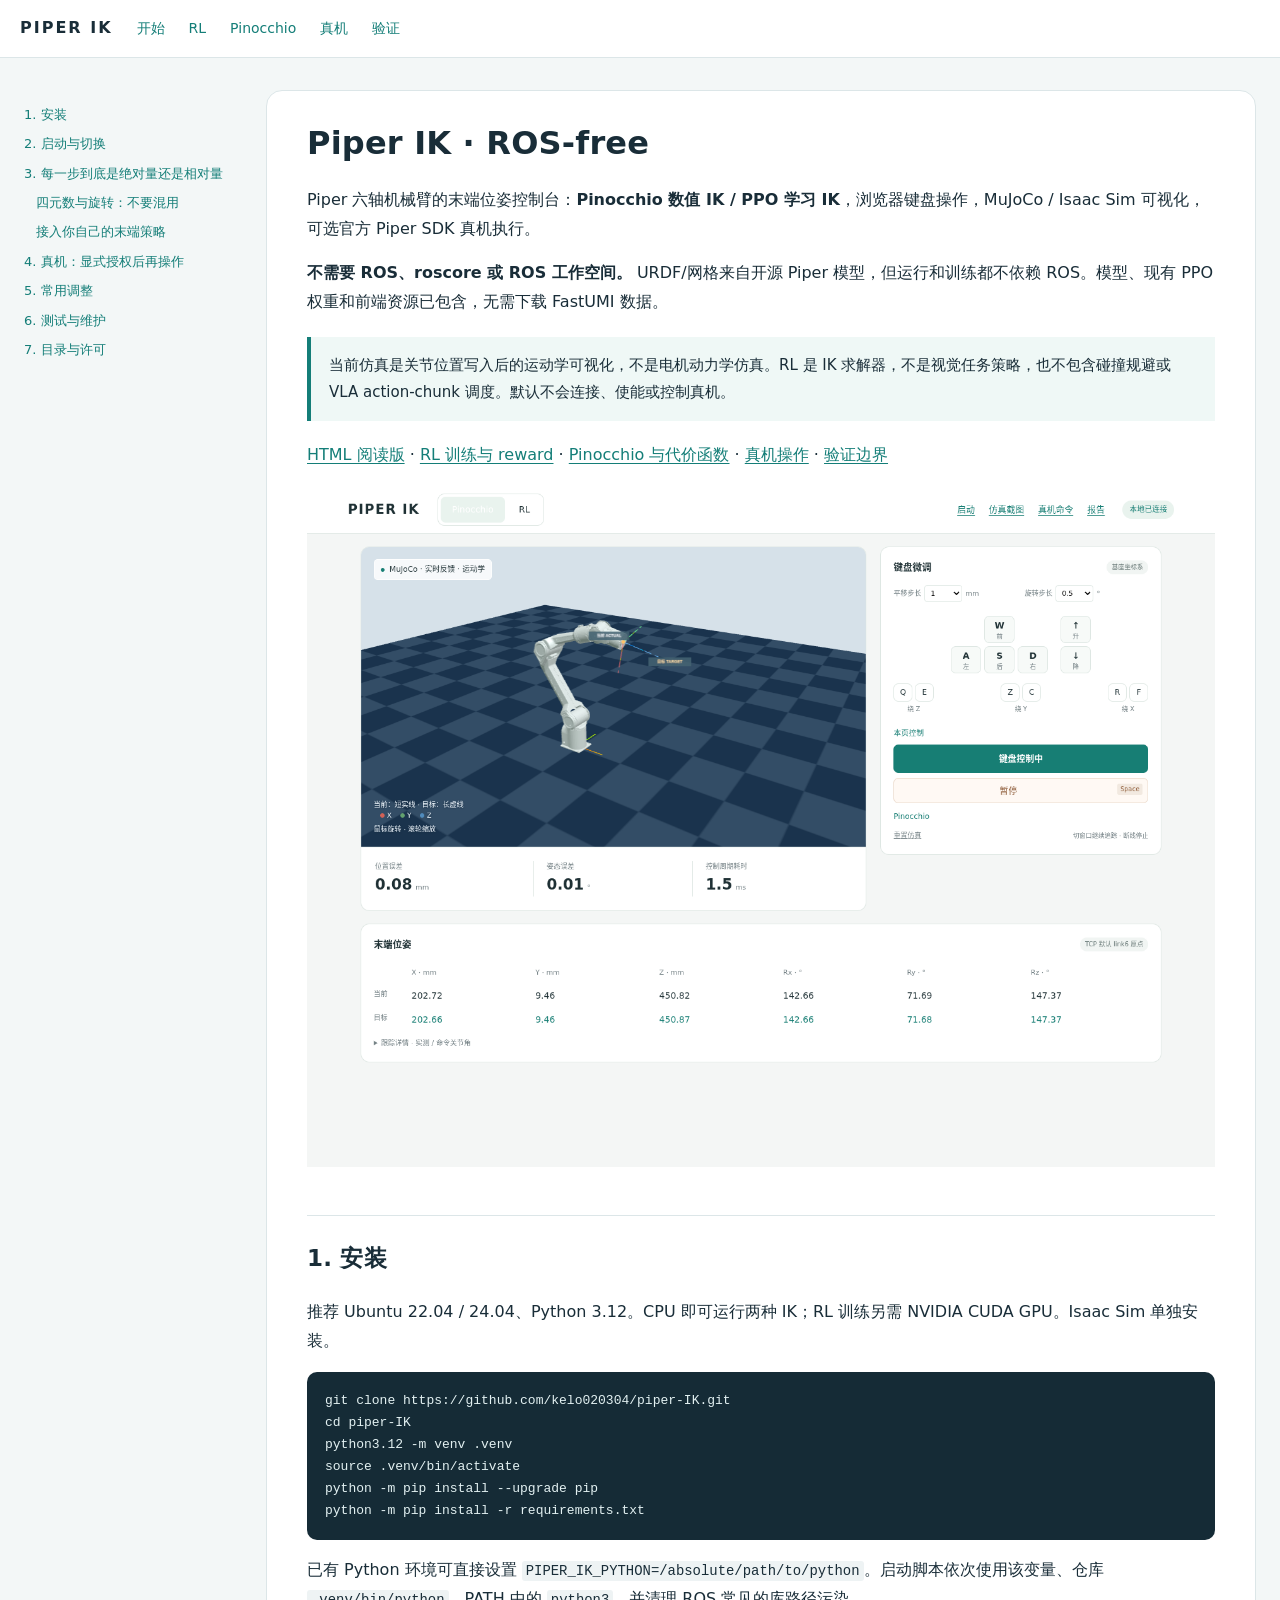
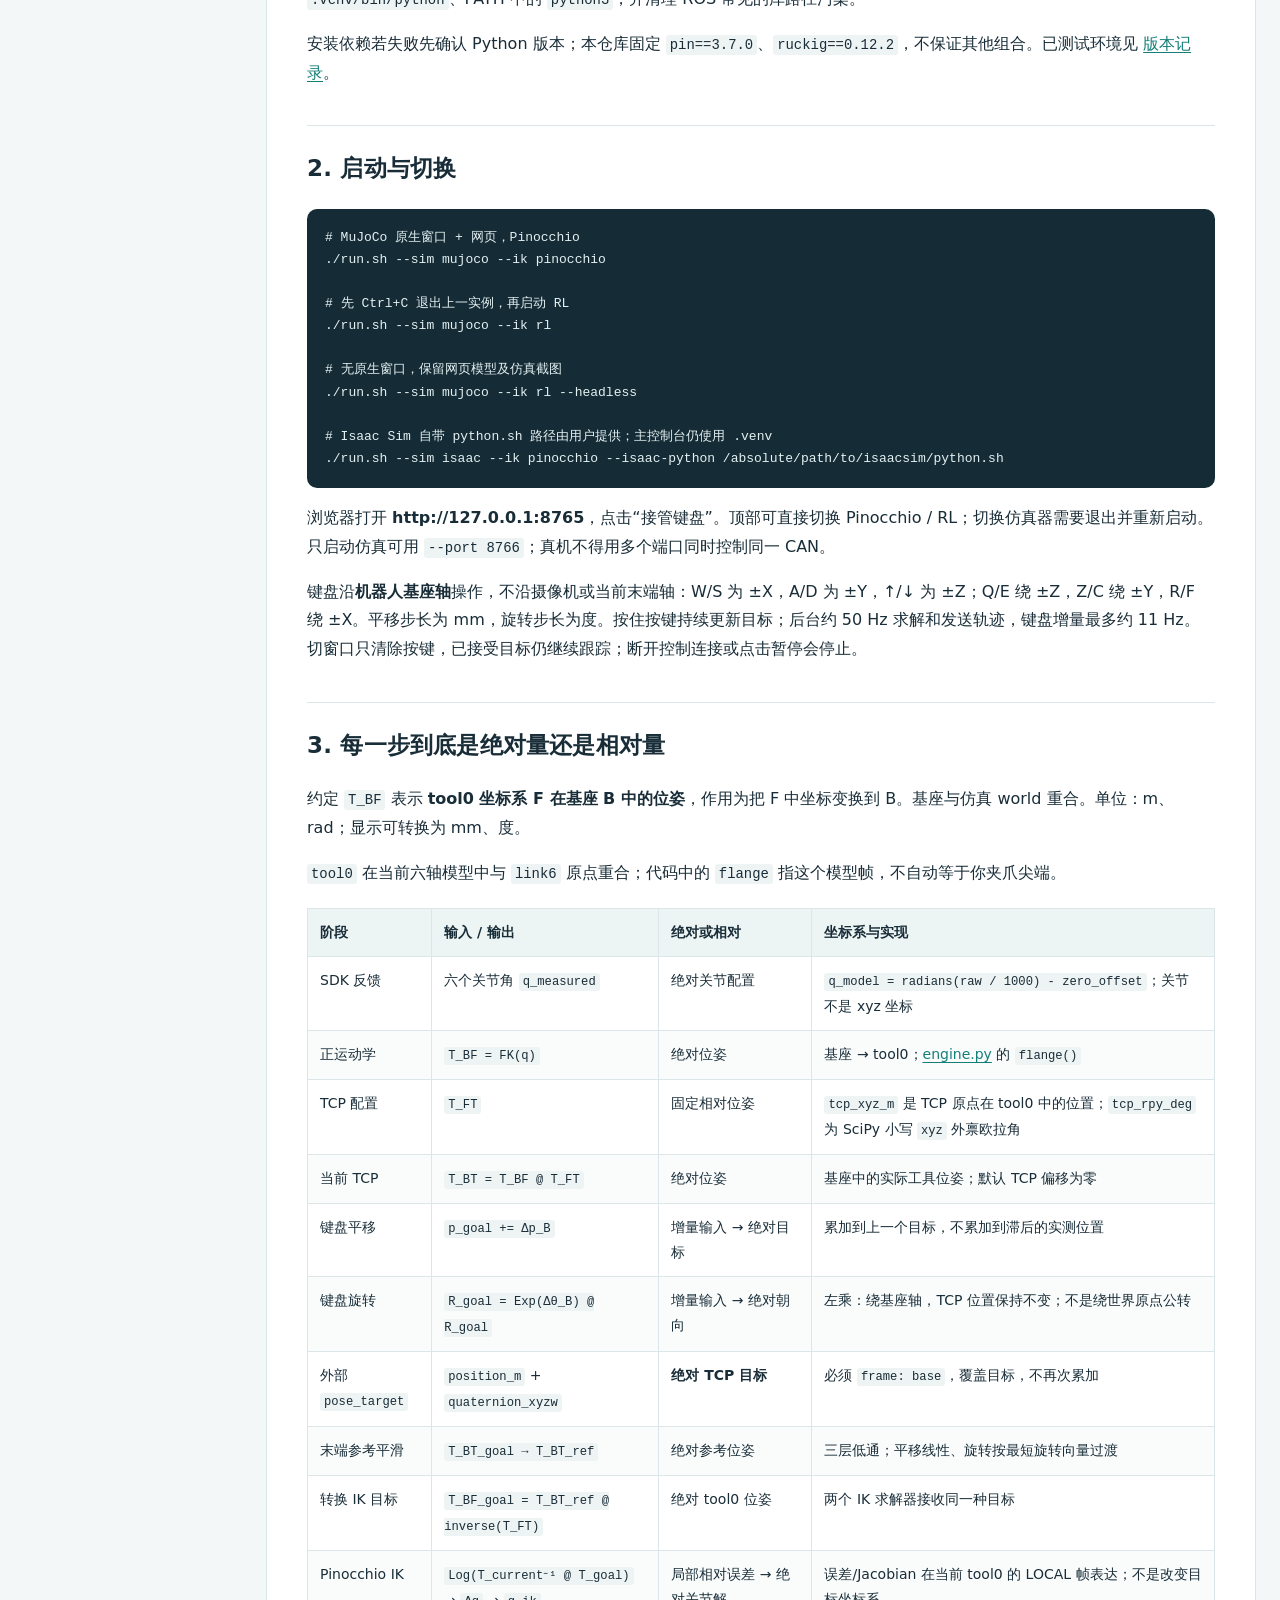
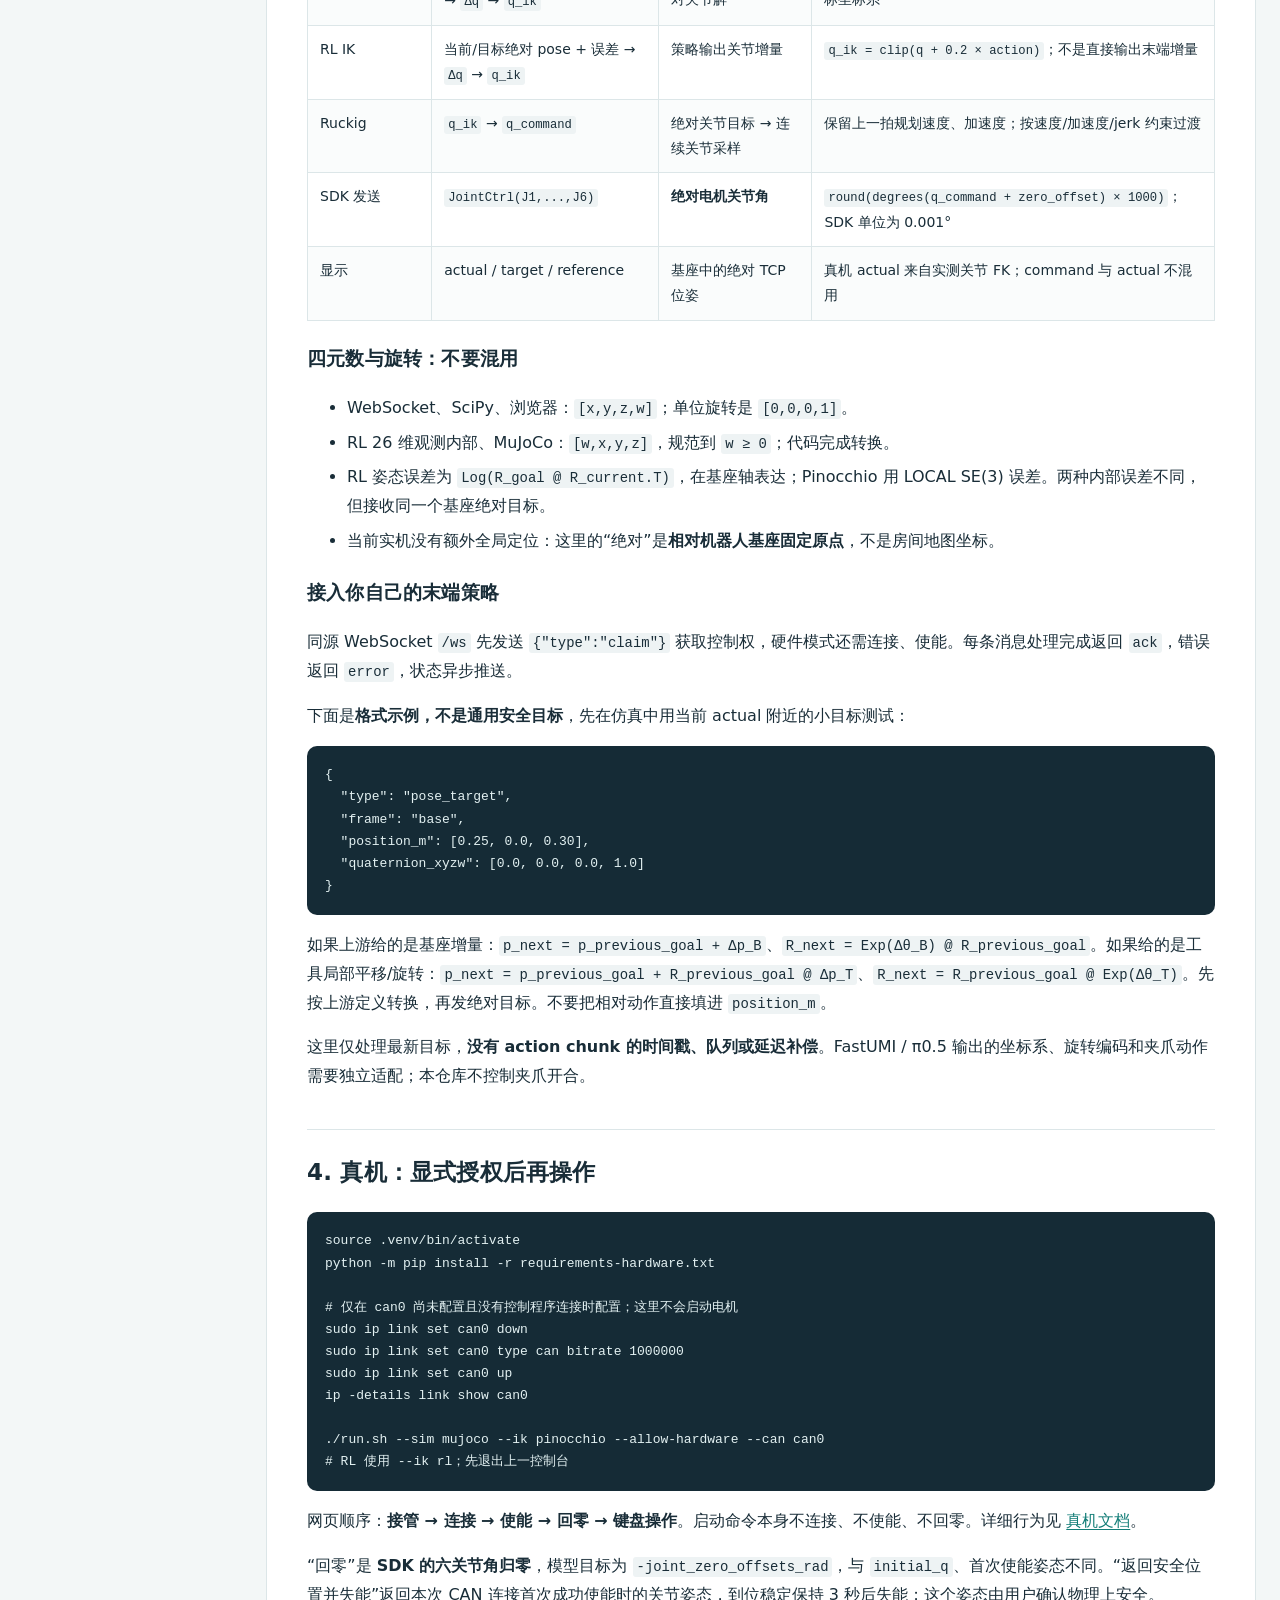
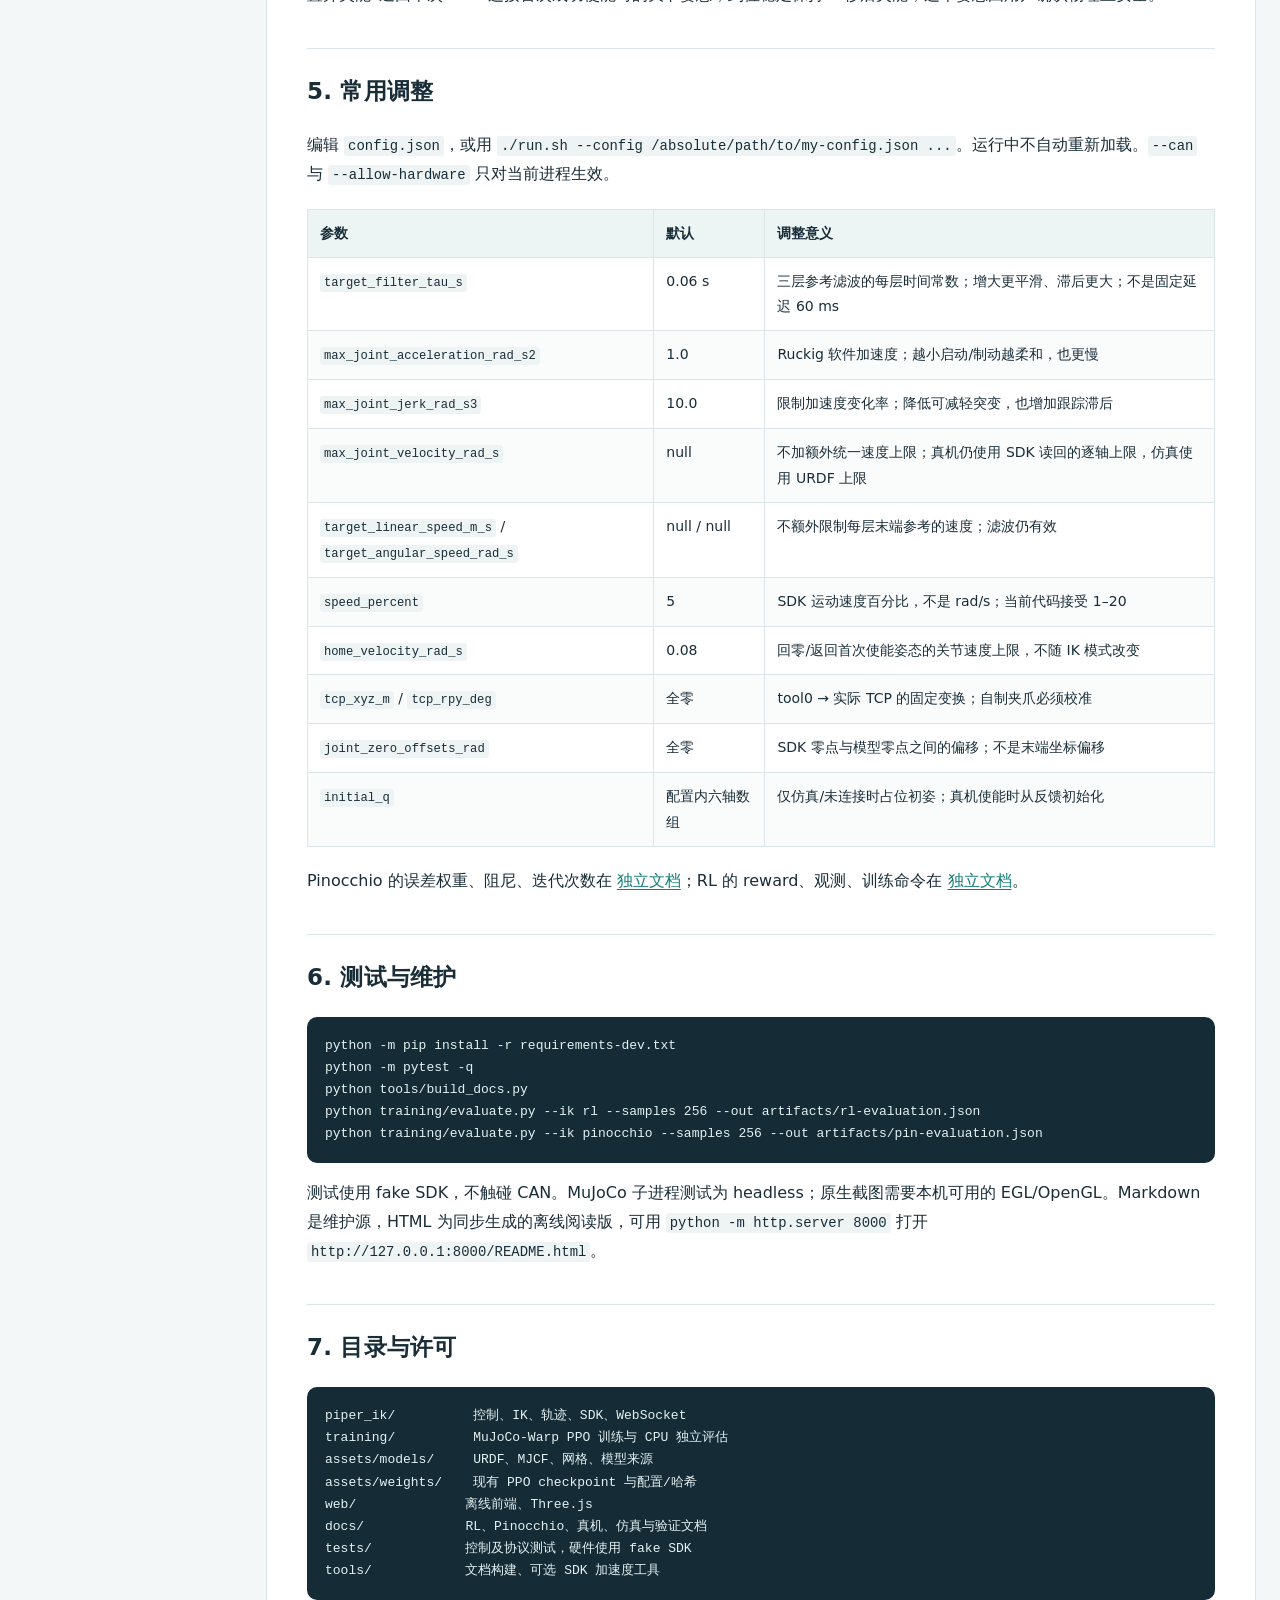
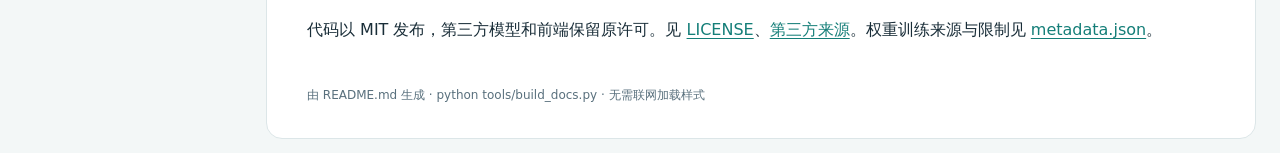
==== README.html @ 6b13d0af "Publish ROS-free Piper IK console, PPO training and coordinate guides" ====
<!doctype html>
<html lang="zh-CN"><head><meta charset="utf-8"><meta name="viewport" content="width=device-width,initial-scale=1"><title>Piper IK · ROS-free</title><style>
:root{color-scheme:light;--ink:#192d38;--teal:#147e78;--muted:#59707d;--line:#dce6e8}
*{box-sizing:border-box}html{scroll-behavior:smooth;scroll-padding-top:70px}
body{margin:0;color:var(--ink);background:#f3f7f7;font:16px/1.8 system-ui,-apple-system,"Noto Sans CJK SC",sans-serif}
header{background:white;border-bottom:1px solid var(--line);padding:14px max(20px,calc((100vw - 1240px)/2));display:flex;gap:24px;align-items:center;flex-wrap:wrap}
header strong{letter-spacing:2px}a{color:var(--teal);text-underline-offset:3px}header a{text-decoration:none;font-size:14px}
.layout{max-width:1280px;margin:auto;display:grid;grid-template-columns:210px minmax(0,1fr);gap:32px;padding:32px 24px}
aside{align-self:start;position:sticky;top:20px;max-height:90vh;overflow:auto;font-size:13px}aside ul{list-style:none;padding-left:12px}aside>div>ul{padding-left:0}aside a{text-decoration:none}
main{min-width:0;background:white;border:1px solid var(--line);border-radius:16px;padding:32px 40px}
h1{font-size:32px;line-height:1.3;margin-top:0}h2{margin-top:38px;border-top:1px solid var(--line);padding-top:22px;font-size:23px}h3{font-size:19px}h1,h2,h3{letter-spacing:.2px}
p{margin:16px 0}blockquote{margin:20px 0;padding:10px 18px;border-left:4px solid var(--teal);background:#eff8f6;font-size:15px}blockquote p{margin:5px 0}
.table-wrap{overflow:auto;max-width:100%;margin:20px 0}table{border-collapse:collapse;font-size:14px;min-width:600px;width:100%}th,td{text-align:left;vertical-align:top;padding:11px 12px;border:1px solid var(--line)}th{background:#edf5f4}tr:nth-child(even){background:#fafcfc}
pre{overflow:auto;background:#152b36;color:#e3f1f2;padding:18px;border-radius:10px;font-size:13px;line-height:1.7}code{font-family:ui-monospace,SFMono-Regular,Consolas,monospace;overflow-wrap:anywhere}p code,td code,li code{font-size:.87em;background:#eef3f4;border-radius:3px;padding:2px 4px}pre code{background:none;overflow-wrap:normal}
img{max-width:100%}footer{color:var(--muted);font-size:12px;margin-top:40px}li{margin:6px 0}
@media(max-width:800px){.layout{display:block;padding:16px 10px}aside{position:static;max-height:220px;margin:0 10px 20px}main{padding:24px 18px}h1{font-size:26px}header{padding:12px 18px;gap:14px}}
@media print{body{background:white}.layout{display:block;padding:0}aside,header{display:none}main{border:0;padding:0}pre{white-space:pre-wrap;color:black;background:#f1f3f4}.table-wrap{overflow:visible}table{min-width:0}h2{break-after:avoid}tr{break-inside:avoid}}
</style></head><body><header><strong>PIPER IK</strong><a href="README.html">开始</a> <a href="docs/RL.html">RL</a> <a href="docs/PINOCCHIO.html">Pinocchio</a> <a href="docs/HARDWARE.html">真机</a> <a href="docs/VALIDATION.html">验证</a></header><div class="layout"><aside aria-label="章节导航"><div class="toc">
<ul>
<li><a href="#1">1. 安装</a></li>
<li><a href="#2">2. 启动与切换</a></li>
<li><a href="#3">3. 每一步到底是绝对量还是相对量</a><ul>
<li><a href="#_1">四元数与旋转：不要混用</a></li>
<li><a href="#_2">接入你自己的末端策略</a></li>
</ul>
</li>
<li><a href="#4">4. 真机：显式授权后再操作</a></li>
<li><a href="#5">5. 常用调整</a></li>
<li><a href="#6">6. 测试与维护</a></li>
<li><a href="#7">7. 目录与许可</a></li>
</ul>
</div>
</aside><main><h1 id="piper-ik-ros-free">Piper IK · ROS-free</h1>
<p>Piper 六轴机械臂的末端位姿控制台：<strong>Pinocchio 数值 IK / PPO 学习 IK</strong>，浏览器键盘操作，MuJoCo / Isaac Sim 可视化，可选官方 Piper SDK 真机执行。</p>
<p><strong>不需要 ROS、roscore 或 ROS 工作空间。</strong> URDF/网格来自开源 Piper 模型，但运行和训练都不依赖 ROS。模型、现有 PPO 权重和前端资源已包含，无需下载 FastUMI 数据。</p>
<blockquote>
<p>当前仿真是关节位置写入后的运动学可视化，不是电机动力学仿真。RL 是 IK 求解器，不是视觉任务策略，也不包含碰撞规避或 VLA action-chunk 调度。默认不会连接、使能或控制真机。</p>
</blockquote>
<p><a href="README.html">HTML 阅读版</a> · <a href="docs/RL.html">RL 训练与 reward</a> · <a href="docs/PINOCCHIO.html">Pinocchio 与代价函数</a> · <a href="docs/HARDWARE.html">真机操作</a> · <a href="docs/VALIDATION.html">验证边界</a></p>
<p><img alt="MuJoCo 运动学控制台：实际与目标 TCP、键盘微调、两种 IK" src="docs/images/console.png" /></p>
<h2 id="1">1. 安装</h2>
<p>推荐 Ubuntu 22.04 / 24.04、Python 3.12。CPU 即可运行两种 IK；RL 训练另需 NVIDIA CUDA GPU。Isaac Sim 单独安装。</p>
<pre><code class="language-bash">git clone https://github.com/kelo020304/piper-IK.git
cd piper-IK
python3.12 -m venv .venv
source .venv/bin/activate
python -m pip install --upgrade pip
python -m pip install -r requirements.txt
</code></pre>
<p>已有 Python 环境可直接设置 <code>PIPER_IK_PYTHON=/absolute/path/to/python</code>。启动脚本依次使用该变量、仓库 <code>.venv/bin/python</code>、PATH 中的 <code>python3</code>，并清理 ROS 常见的库路径污染。</p>
<p>安装依赖若失败先确认 Python 版本；本仓库固定 <code>pin==3.7.0</code>、<code>ruckig==0.12.2</code>，不保证其他组合。已测试环境见 <a href="https://github.com/kelo020304/piper-IK/blob/main/docs/runtime_versions.json">版本记录</a>。</p>
<h2 id="2">2. 启动与切换</h2>
<pre><code class="language-bash"># MuJoCo 原生窗口 + 网页，Pinocchio
./run.sh --sim mujoco --ik pinocchio

# 先 Ctrl+C 退出上一实例，再启动 RL
./run.sh --sim mujoco --ik rl

# 无原生窗口，保留网页模型及仿真截图
./run.sh --sim mujoco --ik rl --headless

# Isaac Sim 自带 python.sh 路径由用户提供；主控制台仍使用 .venv
./run.sh --sim isaac --ik pinocchio --isaac-python /absolute/path/to/isaacsim/python.sh
</code></pre>
<p>浏览器打开 <strong>http://127.0.0.1:8765</strong>，点击“接管键盘”。顶部可直接切换 Pinocchio / RL；切换仿真器需要退出并重新启动。只启动仿真可用 <code>--port 8766</code>；真机不得用多个端口同时控制同一 CAN。</p>
<p>键盘沿<strong>机器人基座轴</strong>操作，不沿摄像机或当前末端轴：W/S 为 ±X，A/D 为 ±Y，↑/↓ 为 ±Z；Q/E 绕 ±Z，Z/C 绕 ±Y，R/F 绕 ±X。平移步长为 mm，旋转步长为度。按住按键持续更新目标；后台约 50 Hz 求解和发送轨迹，键盘增量最多约 11 Hz。切窗口只清除按键，已接受目标仍继续跟踪；断开控制连接或点击暂停会停止。</p>
<h2 id="3">3. 每一步到底是绝对量还是相对量</h2>
<p>约定 <code>T_BF</code> 表示 <strong>tool0 坐标系 F 在基座 B 中的位姿</strong>，作用为把 F 中坐标变换到 B。基座与仿真 world 重合。单位：m、rad；显示可转换为 mm、度。</p>
<p><code>tool0</code> 在当前六轴模型中与 <code>link6</code> 原点重合；代码中的 <code>flange</code> 指这个模型帧，不自动等于你夹爪尖端。</p>
<div class="table-wrap"><table>
<thead>
<tr>
<th>阶段</th>
<th>输入 / 输出</th>
<th>绝对或相对</th>
<th>坐标系与实现</th>
</tr>
</thead>
<tbody>
<tr>
<td>SDK 反馈</td>
<td>六个关节角 <code>q_measured</code></td>
<td>绝对关节配置</td>
<td><code>q_model = radians(raw / 1000) - zero_offset</code>；关节不是 xyz 坐标</td>
</tr>
<tr>
<td>正运动学</td>
<td><code>T_BF = FK(q)</code></td>
<td>绝对位姿</td>
<td>基座 → tool0；<a href="https://github.com/kelo020304/piper-IK/blob/main/piper_ik/engine.py">engine.py</a> 的 <code>flange()</code></td>
</tr>
<tr>
<td>TCP 配置</td>
<td><code>T_FT</code></td>
<td>固定相对位姿</td>
<td><code>tcp_xyz_m</code> 是 TCP 原点在 tool0 中的位置；<code>tcp_rpy_deg</code> 为 SciPy 小写 <code>xyz</code> 外禀欧拉角</td>
</tr>
<tr>
<td>当前 TCP</td>
<td><code>T_BT = T_BF @ T_FT</code></td>
<td>绝对位姿</td>
<td>基座中的实际工具位姿；默认 TCP 偏移为零</td>
</tr>
<tr>
<td>键盘平移</td>
<td><code>p_goal += Δp_B</code></td>
<td>增量输入 → 绝对目标</td>
<td>累加到上一个目标，不累加到滞后的实测位置</td>
</tr>
<tr>
<td>键盘旋转</td>
<td><code>R_goal = Exp(Δθ_B) @ R_goal</code></td>
<td>增量输入 → 绝对朝向</td>
<td>左乘：绕基座轴，TCP 位置保持不变；不是绕世界原点公转</td>
</tr>
<tr>
<td>外部 <code>pose_target</code></td>
<td><code>position_m</code> + <code>quaternion_xyzw</code></td>
<td><strong>绝对 TCP 目标</strong></td>
<td>必须 <code>frame: base</code>，覆盖目标，不再次累加</td>
</tr>
<tr>
<td>末端参考平滑</td>
<td><code>T_BT_goal → T_BT_ref</code></td>
<td>绝对参考位姿</td>
<td>三层低通；平移线性、旋转按最短旋转向量过渡</td>
</tr>
<tr>
<td>转换 IK 目标</td>
<td><code>T_BF_goal = T_BT_ref @ inverse(T_FT)</code></td>
<td>绝对 tool0 位姿</td>
<td>两个 IK 求解器接收同一种目标</td>
</tr>
<tr>
<td>Pinocchio IK</td>
<td><code>Log(T_current⁻¹ @ T_goal)</code> → <code>Δq</code> → <code>q_ik</code></td>
<td>局部相对误差 → 绝对关节解</td>
<td>误差/Jacobian 在当前 tool0 的 LOCAL 帧表达；不是改变目标坐标系</td>
</tr>
<tr>
<td>RL IK</td>
<td>当前/目标绝对 pose + 误差 → <code>Δq</code> → <code>q_ik</code></td>
<td>策略输出关节增量</td>
<td><code>q_ik = clip(q + 0.2 × action)</code>；不是直接输出末端增量</td>
</tr>
<tr>
<td>Ruckig</td>
<td><code>q_ik</code> → <code>q_command</code></td>
<td>绝对关节目标 → 连续关节采样</td>
<td>保留上一拍规划速度、加速度；按速度/加速度/jerk 约束过渡</td>
</tr>
<tr>
<td>SDK 发送</td>
<td><code>JointCtrl(J1,...,J6)</code></td>
<td><strong>绝对电机关节角</strong></td>
<td><code>round(degrees(q_command + zero_offset) × 1000)</code>；SDK 单位为 0.001°</td>
</tr>
<tr>
<td>显示</td>
<td>actual / target / reference</td>
<td>基座中的绝对 TCP 位姿</td>
<td>真机 actual 来自实测关节 FK；command 与 actual 不混用</td>
</tr>
</tbody>
</table></div>
<h3 id="_1">四元数与旋转：不要混用</h3>
<ul>
<li>WebSocket、SciPy、浏览器：<code>[x,y,z,w]</code>；单位旋转是 <code>[0,0,0,1]</code>。</li>
<li>RL 26 维观测内部、MuJoCo：<code>[w,x,y,z]</code>，规范到 <code>w ≥ 0</code>；代码完成转换。</li>
<li>RL 姿态误差为 <code>Log(R_goal @ R_current.T)</code>，在基座轴表达；Pinocchio 用 LOCAL SE(3) 误差。两种内部误差不同，但接收同一个基座绝对目标。</li>
<li>当前实机没有额外全局定位：这里的“绝对”是<strong>相对机器人基座固定原点</strong>，不是房间地图坐标。</li>
</ul>
<h3 id="_2">接入你自己的末端策略</h3>
<p>同源 WebSocket <code>/ws</code> 先发送 <code>{"type":"claim"}</code> 获取控制权，硬件模式还需连接、使能。每条消息处理完成返回 <code>ack</code>，错误返回 <code>error</code>，状态异步推送。</p>
<p>下面是<strong>格式示例，不是通用安全目标</strong>，先在仿真中用当前 actual 附近的小目标测试：</p>
<pre><code class="language-json">{
  &quot;type&quot;: &quot;pose_target&quot;,
  &quot;frame&quot;: &quot;base&quot;,
  &quot;position_m&quot;: [0.25, 0.0, 0.30],
  &quot;quaternion_xyzw&quot;: [0.0, 0.0, 0.0, 1.0]
}
</code></pre>
<p>如果上游给的是基座增量：<code>p_next = p_previous_goal + Δp_B</code>、<code>R_next = Exp(Δθ_B) @ R_previous_goal</code>。如果给的是工具局部平移/旋转：<code>p_next = p_previous_goal + R_previous_goal @ Δp_T</code>、<code>R_next = R_previous_goal @ Exp(Δθ_T)</code>。先按上游定义转换，再发绝对目标。不要把相对动作直接填进 <code>position_m</code>。</p>
<p>这里仅处理最新目标，<strong>没有 action chunk 的时间戳、队列或延迟补偿</strong>。FastUMI / π0.5 输出的坐标系、旋转编码和夹爪动作需要独立适配；本仓库不控制夹爪开合。</p>
<h2 id="4">4. 真机：显式授权后再操作</h2>
<pre><code class="language-bash">source .venv/bin/activate
python -m pip install -r requirements-hardware.txt

# 仅在 can0 尚未配置且没有控制程序连接时配置；这里不会启动电机
sudo ip link set can0 down
sudo ip link set can0 type can bitrate 1000000
sudo ip link set can0 up
ip -details link show can0

./run.sh --sim mujoco --ik pinocchio --allow-hardware --can can0
# RL 使用 --ik rl；先退出上一控制台
</code></pre>
<p>网页顺序：<strong>接管 → 连接 → 使能 → 回零 → 键盘操作</strong>。启动命令本身不连接、不使能、不回零。详细行为见 <a href="docs/HARDWARE.html">真机文档</a>。</p>
<p>“回零”是 <strong>SDK 的六关节角归零</strong>，模型目标为 <code>-joint_zero_offsets_rad</code>，与 <code>initial_q</code>、首次使能姿态不同。“返回安全位置并失能”返回本次 CAN 连接首次成功使能时的关节姿态，到位稳定保持 3 秒后失能；这个姿态由用户确认物理上安全。</p>
<h2 id="5">5. 常用调整</h2>
<p>编辑 <code>config.json</code>，或用 <code>./run.sh --config /absolute/path/to/my-config.json ...</code>。运行中不自动重新加载。<code>--can</code> 与 <code>--allow-hardware</code> 只对当前进程生效。</p>
<div class="table-wrap"><table>
<thead>
<tr>
<th>参数</th>
<th>默认</th>
<th>调整意义</th>
</tr>
</thead>
<tbody>
<tr>
<td><code>target_filter_tau_s</code></td>
<td>0.06 s</td>
<td>三层参考滤波的每层时间常数；增大更平滑、滞后更大；不是固定延迟 60 ms</td>
</tr>
<tr>
<td><code>max_joint_acceleration_rad_s2</code></td>
<td>1.0</td>
<td>Ruckig 软件加速度；越小启动/制动越柔和，也更慢</td>
</tr>
<tr>
<td><code>max_joint_jerk_rad_s3</code></td>
<td>10.0</td>
<td>限制加速度变化率；降低可减轻突变，也增加跟踪滞后</td>
</tr>
<tr>
<td><code>max_joint_velocity_rad_s</code></td>
<td>null</td>
<td>不加额外统一速度上限；真机仍使用 SDK 读回的逐轴上限，仿真使用 URDF 上限</td>
</tr>
<tr>
<td><code>target_linear_speed_m_s</code> / <code>target_angular_speed_rad_s</code></td>
<td>null / null</td>
<td>不额外限制每层末端参考的速度；滤波仍有效</td>
</tr>
<tr>
<td><code>speed_percent</code></td>
<td>5</td>
<td>SDK 运动速度百分比，不是 rad/s；当前代码接受 1–20</td>
</tr>
<tr>
<td><code>home_velocity_rad_s</code></td>
<td>0.08</td>
<td>回零/返回首次使能姿态的关节速度上限，不随 IK 模式改变</td>
</tr>
<tr>
<td><code>tcp_xyz_m</code> / <code>tcp_rpy_deg</code></td>
<td>全零</td>
<td>tool0 → 实际 TCP 的固定变换；自制夹爪必须校准</td>
</tr>
<tr>
<td><code>joint_zero_offsets_rad</code></td>
<td>全零</td>
<td>SDK 零点与模型零点之间的偏移；不是末端坐标偏移</td>
</tr>
<tr>
<td><code>initial_q</code></td>
<td>配置内六轴数组</td>
<td>仅仿真/未连接时占位初姿；真机使能时从反馈初始化</td>
</tr>
</tbody>
</table></div>
<p>Pinocchio 的误差权重、阻尼、迭代次数在 <a href="docs/PINOCCHIO.html">独立文档</a>；RL 的 reward、观测、训练命令在 <a href="docs/RL.html">独立文档</a>。</p>
<h2 id="6">6. 测试与维护</h2>
<pre><code class="language-bash">python -m pip install -r requirements-dev.txt
python -m pytest -q
python tools/build_docs.py
python training/evaluate.py --ik rl --samples 256 --out artifacts/rl-evaluation.json
python training/evaluate.py --ik pinocchio --samples 256 --out artifacts/pin-evaluation.json
</code></pre>
<p>测试使用 fake SDK，不触碰 CAN。MuJoCo 子进程测试为 headless；原生截图需要本机可用的 EGL/OpenGL。Markdown 是维护源，HTML 为同步生成的离线阅读版，可用 <code>python -m http.server 8000</code> 打开 <code>http://127.0.0.1:8000/README.html</code>。</p>
<h2 id="7">7. 目录与许可</h2>
<pre><code class="language-text">piper_ik/          控制、IK、轨迹、SDK、WebSocket
training/          MuJoCo-Warp PPO 训练与 CPU 独立评估
assets/models/     URDF、MJCF、网格、模型来源
assets/weights/    现有 PPO checkpoint 与配置/哈希
web/              离线前端、Three.js
docs/             RL、Pinocchio、真机、仿真与验证文档
tests/            控制及协议测试，硬件使用 fake SDK
tools/            文档构建、可选 SDK 加速度工具
</code></pre>
<p>代码以 MIT 发布，第三方模型和前端保留原许可。见 <a href="https://github.com/kelo020304/piper-IK/blob/main/LICENSE">LICENSE</a>、<a href="THIRD_PARTY.html">第三方来源</a>。权重训练来源与限制见 <a href="https://github.com/kelo020304/piper-IK/blob/main/assets/weights/metadata.json">metadata.json</a>。</p><footer>由 README.md 生成 · python tools/build_docs.py · 无需联网加载样式</footer></main></div></body></html>
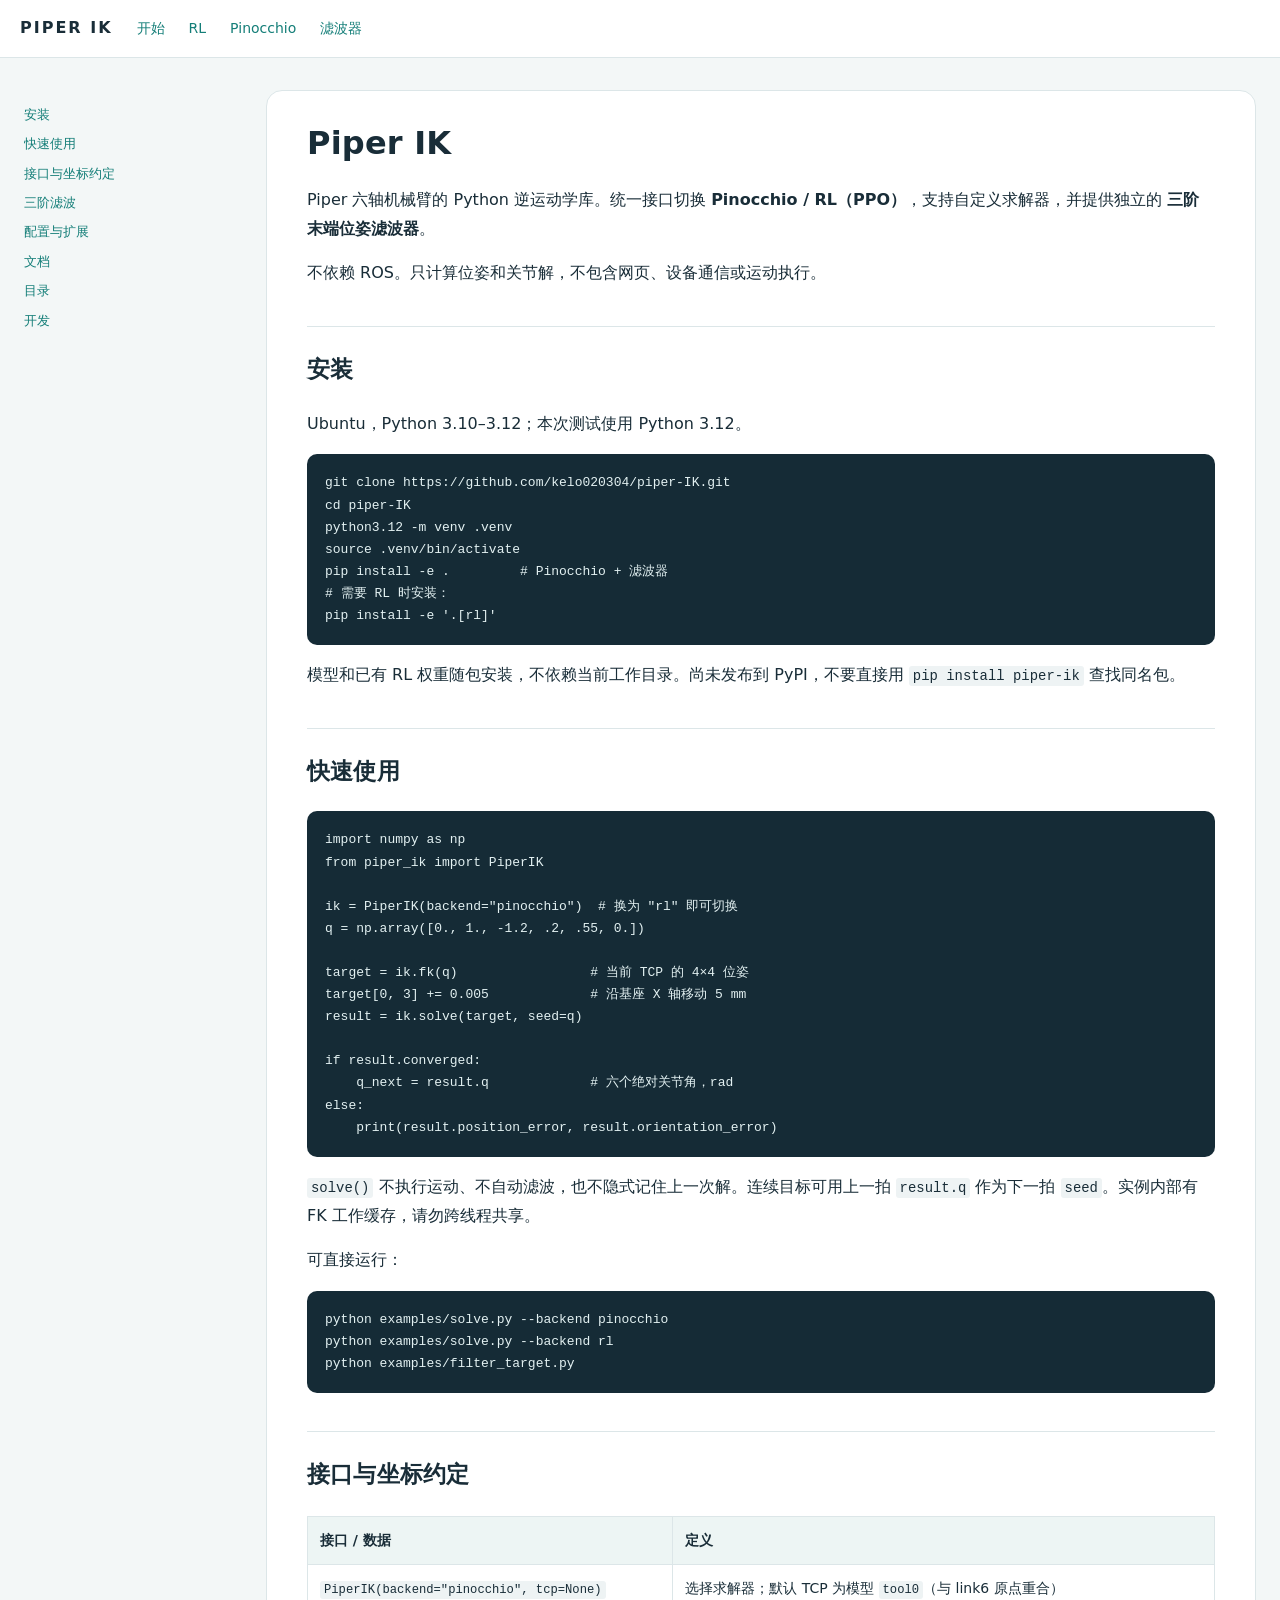
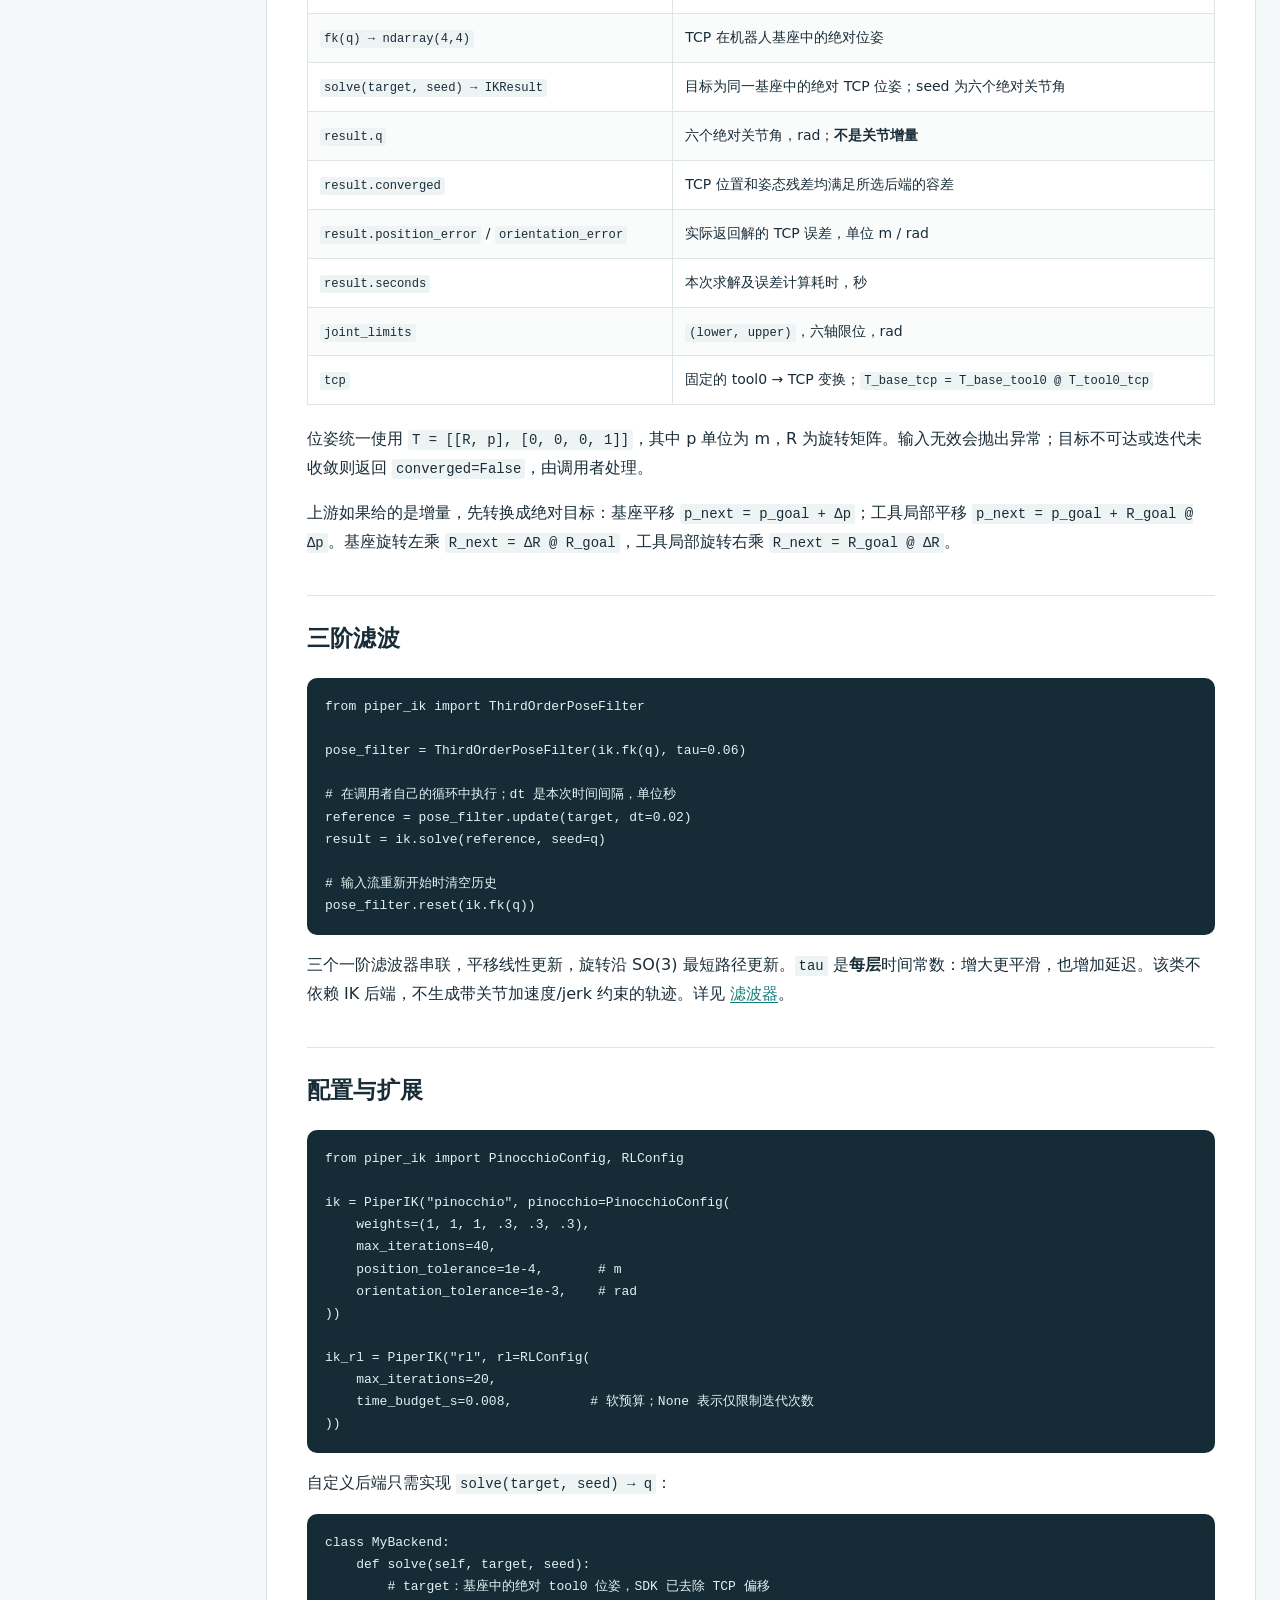
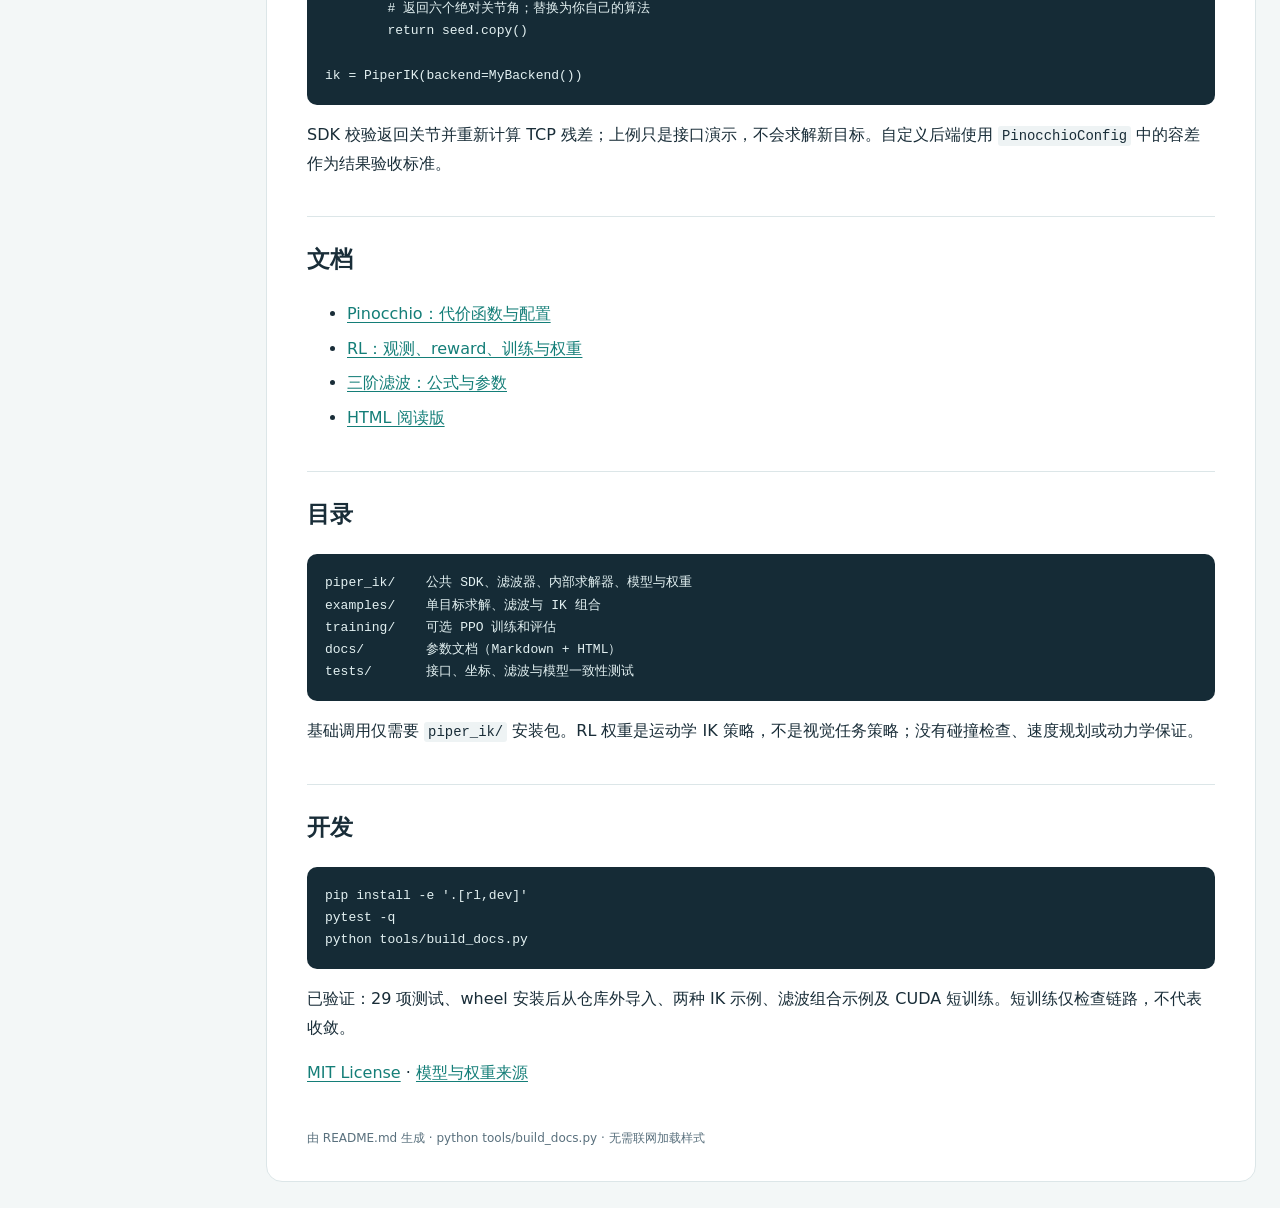
==== commit 4bbb534f: "Refactor into pluggable IK SDK with standalone third-order pose filter" ====
--- a/README.html
+++ b/README.html
@@ -1,5 +1,5 @@
 <!doctype html>
-<html lang="zh-CN"><head><meta charset="utf-8"><meta name="viewport" content="width=device-width,initial-scale=1"><title>Piper IK · ROS-free</title><style>
+<html lang="zh-CN"><head><meta charset="utf-8"><meta name="viewport" content="width=device-width,initial-scale=1"><title>Piper IK</title><style>
 :root{color-scheme:light;--ink:#192d38;--teal:#147e78;--muted:#59707d;--line:#dce6e8}
 *{box-sizing:border-box}html{scroll-behavior:smooth;scroll-padding-top:70px}
 body{margin:0;color:var(--ink);background:#f3f7f7;font:16px/1.8 system-ui,-apple-system,"Noto Sans CJK SC",sans-serif}
@@ -15,268 +15,160 @@
 img{max-width:100%}footer{color:var(--muted);font-size:12px;margin-top:40px}li{margin:6px 0}
 @media(max-width:800px){.layout{display:block;padding:16px 10px}aside{position:static;max-height:220px;margin:0 10px 20px}main{padding:24px 18px}h1{font-size:26px}header{padding:12px 18px;gap:14px}}
 @media print{body{background:white}.layout{display:block;padding:0}aside,header{display:none}main{border:0;padding:0}pre{white-space:pre-wrap;color:black;background:#f1f3f4}.table-wrap{overflow:visible}table{min-width:0}h2{break-after:avoid}tr{break-inside:avoid}}
-</style></head><body><header><strong>PIPER IK</strong><a href="README.html">开始</a> <a href="docs/RL.html">RL</a> <a href="docs/PINOCCHIO.html">Pinocchio</a> <a href="docs/HARDWARE.html">真机</a> <a href="docs/VALIDATION.html">验证</a></header><div class="layout"><aside aria-label="章节导航"><div class="toc">
+</style></head><body><header><strong>PIPER IK</strong><a href="README.html">开始</a> <a href="docs/RL.html">RL</a> <a href="docs/PINOCCHIO.html">Pinocchio</a> <a href="docs/FILTER.html">滤波器</a></header><div class="layout"><aside aria-label="章节导航"><div class="toc">
 <ul>
-<li><a href="#1">1. 安装</a></li>
-<li><a href="#2">2. 启动与切换</a></li>
-<li><a href="#3">3. 每一步到底是绝对量还是相对量</a><ul>
-<li><a href="#_1">四元数与旋转：不要混用</a></li>
-<li><a href="#_2">接入你自己的末端策略</a></li>
-</ul>
-</li>
-<li><a href="#4">4. 真机：显式授权后再操作</a></li>
-<li><a href="#5">5. 常用调整</a></li>
-<li><a href="#6">6. 测试与维护</a></li>
-<li><a href="#7">7. 目录与许可</a></li>
+<li><a href="#_1">安装</a></li>
+<li><a href="#_2">快速使用</a></li>
+<li><a href="#_3">接口与坐标约定</a></li>
+<li><a href="#_4">三阶滤波</a></li>
+<li><a href="#_5">配置与扩展</a></li>
+<li><a href="#_6">文档</a></li>
+<li><a href="#_7">目录</a></li>
+<li><a href="#_8">开发</a></li>
 </ul>
 </div>
-</aside><main><h1 id="piper-ik-ros-free">Piper IK · ROS-free</h1>
-<p>Piper 六轴机械臂的末端位姿控制台：<strong>Pinocchio 数值 IK / PPO 学习 IK</strong>，浏览器键盘操作，MuJoCo / Isaac Sim 可视化，可选官方 Piper SDK 真机执行。</p>
-<p><strong>不需要 ROS、roscore 或 ROS 工作空间。</strong> URDF/网格来自开源 Piper 模型，但运行和训练都不依赖 ROS。模型、现有 PPO 权重和前端资源已包含，无需下载 FastUMI 数据。</p>
-<blockquote>
-<p>当前仿真是关节位置写入后的运动学可视化，不是电机动力学仿真。RL 是 IK 求解器，不是视觉任务策略，也不包含碰撞规避或 VLA action-chunk 调度。默认不会连接、使能或控制真机。</p>
-</blockquote>
-<p><a href="README.html">HTML 阅读版</a> · <a href="docs/RL.html">RL 训练与 reward</a> · <a href="docs/PINOCCHIO.html">Pinocchio 与代价函数</a> · <a href="docs/HARDWARE.html">真机操作</a> · <a href="docs/VALIDATION.html">验证边界</a></p>
-<p><img alt="MuJoCo 运动学控制台：实际与目标 TCP、键盘微调、两种 IK" src="docs/images/console.png" /></p>
-<h2 id="1">1. 安装</h2>
-<p>推荐 Ubuntu 22.04 / 24.04、Python 3.12。CPU 即可运行两种 IK；RL 训练另需 NVIDIA CUDA GPU。Isaac Sim 单独安装。</p>
+</aside><main><h1 id="piper-ik">Piper IK</h1>
+<p>Piper 六轴机械臂的 Python 逆运动学库。统一接口切换 <strong>Pinocchio / RL（PPO）</strong>，支持自定义求解器，并提供独立的 <strong>三阶末端位姿滤波器</strong>。</p>
+<p>不依赖 ROS。只计算位姿和关节解，不包含网页、设备通信或运动执行。</p>
+<h2 id="_1">安装</h2>
+<p>Ubuntu，Python 3.10–3.12；本次测试使用 Python 3.12。</p>
 <pre><code class="language-bash">git clone https://github.com/kelo020304/piper-IK.git
 cd piper-IK
 python3.12 -m venv .venv
 source .venv/bin/activate
-python -m pip install --upgrade pip
-python -m pip install -r requirements.txt
+pip install -e .         # Pinocchio + 滤波器
+# 需要 RL 时安装：
+pip install -e '.[rl]'
 </code></pre>
-<p>已有 Python 环境可直接设置 <code>PIPER_IK_PYTHON=/absolute/path/to/python</code>。启动脚本依次使用该变量、仓库 <code>.venv/bin/python</code>、PATH 中的 <code>python3</code>，并清理 ROS 常见的库路径污染。</p>
-<p>安装依赖若失败先确认 Python 版本；本仓库固定 <code>pin==3.7.0</code>、<code>ruckig==0.12.2</code>，不保证其他组合。已测试环境见 <a href="https://github.com/kelo020304/piper-IK/blob/main/docs/runtime_versions.json">版本记录</a>。</p>
-<h2 id="2">2. 启动与切换</h2>
-<pre><code class="language-bash"># MuJoCo 原生窗口 + 网页，Pinocchio
-./run.sh --sim mujoco --ik pinocchio
+<p>模型和已有 RL 权重随包安装，不依赖当前工作目录。尚未发布到 PyPI，不要直接用 <code>pip install piper-ik</code> 查找同名包。</p>
+<h2 id="_2">快速使用</h2>
+<pre><code class="language-python">import numpy as np
+from piper_ik import PiperIK
 
-# 先 Ctrl+C 退出上一实例，再启动 RL
-./run.sh --sim mujoco --ik rl
+ik = PiperIK(backend=&quot;pinocchio&quot;)  # 换为 &quot;rl&quot; 即可切换
+q = np.array([0., 1., -1.2, .2, .55, 0.])
 
-# 无原生窗口，保留网页模型及仿真截图
-./run.sh --sim mujoco --ik rl --headless
+target = ik.fk(q)                 # 当前 TCP 的 4×4 位姿
+target[0, 3] += 0.005             # 沿基座 X 轴移动 5 mm
+result = ik.solve(target, seed=q)
 
-# Isaac Sim 自带 python.sh 路径由用户提供；主控制台仍使用 .venv
-./run.sh --sim isaac --ik pinocchio --isaac-python /absolute/path/to/isaacsim/python.sh
+if result.converged:
+    q_next = result.q             # 六个绝对关节角，rad
+else:
+    print(result.position_error, result.orientation_error)
 </code></pre>
-<p>浏览器打开 <strong>http://127.0.0.1:8765</strong>，点击“接管键盘”。顶部可直接切换 Pinocchio / RL；切换仿真器需要退出并重新启动。只启动仿真可用 <code>--port 8766</code>；真机不得用多个端口同时控制同一 CAN。</p>
-<p>键盘沿<strong>机器人基座轴</strong>操作，不沿摄像机或当前末端轴：W/S 为 ±X，A/D 为 ±Y，↑/↓ 为 ±Z；Q/E 绕 ±Z，Z/C 绕 ±Y，R/F 绕 ±X。平移步长为 mm，旋转步长为度。按住按键持续更新目标；后台约 50 Hz 求解和发送轨迹，键盘增量最多约 11 Hz。切窗口只清除按键，已接受目标仍继续跟踪；断开控制连接或点击暂停会停止。</p>
-<h2 id="3">3. 每一步到底是绝对量还是相对量</h2>
-<p>约定 <code>T_BF</code> 表示 <strong>tool0 坐标系 F 在基座 B 中的位姿</strong>，作用为把 F 中坐标变换到 B。基座与仿真 world 重合。单位：m、rad；显示可转换为 mm、度。</p>
-<p><code>tool0</code> 在当前六轴模型中与 <code>link6</code> 原点重合；代码中的 <code>flange</code> 指这个模型帧，不自动等于你夹爪尖端。</p>
+<p><code>solve()</code> 不执行运动、不自动滤波，也不隐式记住上一次解。连续目标可用上一拍 <code>result.q</code> 作为下一拍 <code>seed</code>。实例内部有 FK 工作缓存，请勿跨线程共享。</p>
+<p>可直接运行：</p>
+<pre><code class="language-bash">python examples/solve.py --backend pinocchio
+python examples/solve.py --backend rl
+python examples/filter_target.py
+</code></pre>
+<h2 id="_3">接口与坐标约定</h2>
 <div class="table-wrap"><table>
 <thead>
 <tr>
-<th>阶段</th>
-<th>输入 / 输出</th>
-<th>绝对或相对</th>
-<th>坐标系与实现</th>
+<th>接口 / 数据</th>
+<th>定义</th>
 </tr>
 </thead>
 <tbody>
 <tr>
-<td>SDK 反馈</td>
-<td>六个关节角 <code>q_measured</code></td>
-<td>绝对关节配置</td>
-<td><code>q_model = radians(raw / 1000) - zero_offset</code>；关节不是 xyz 坐标</td>
+<td><code>PiperIK(backend="pinocchio", tcp=None)</code></td>
+<td>选择求解器；默认 TCP 为模型 <code>tool0</code>（与 link6 原点重合）</td>
 </tr>
 <tr>
-<td>正运动学</td>
-<td><code>T_BF = FK(q)</code></td>
-<td>绝对位姿</td>
-<td>基座 → tool0；<a href="https://github.com/kelo020304/piper-IK/blob/main/piper_ik/engine.py">engine.py</a> 的 <code>flange()</code></td>
+<td><code>fk(q) → ndarray(4,4)</code></td>
+<td>TCP 在机器人基座中的绝对位姿</td>
 </tr>
 <tr>
-<td>TCP 配置</td>
-<td><code>T_FT</code></td>
-<td>固定相对位姿</td>
-<td><code>tcp_xyz_m</code> 是 TCP 原点在 tool0 中的位置；<code>tcp_rpy_deg</code> 为 SciPy 小写 <code>xyz</code> 外禀欧拉角</td>
+<td><code>solve(target, seed) → IKResult</code></td>
+<td>目标为同一基座中的绝对 TCP 位姿；seed 为六个绝对关节角</td>
 </tr>
 <tr>
-<td>当前 TCP</td>
-<td><code>T_BT = T_BF @ T_FT</code></td>
-<td>绝对位姿</td>
-<td>基座中的实际工具位姿；默认 TCP 偏移为零</td>
+<td><code>result.q</code></td>
+<td>六个绝对关节角，rad；<strong>不是关节增量</strong></td>
 </tr>
 <tr>
-<td>键盘平移</td>
-<td><code>p_goal += Δp_B</code></td>
-<td>增量输入 → 绝对目标</td>
-<td>累加到上一个目标，不累加到滞后的实测位置</td>
+<td><code>result.converged</code></td>
+<td>TCP 位置和姿态残差均满足所选后端的容差</td>
 </tr>
 <tr>
-<td>键盘旋转</td>
-<td><code>R_goal = Exp(Δθ_B) @ R_goal</code></td>
-<td>增量输入 → 绝对朝向</td>
-<td>左乘：绕基座轴，TCP 位置保持不变；不是绕世界原点公转</td>
+<td><code>result.position_error</code> / <code>orientation_error</code></td>
+<td>实际返回解的 TCP 误差，单位 m / rad</td>
 </tr>
 <tr>
-<td>外部 <code>pose_target</code></td>
-<td><code>position_m</code> + <code>quaternion_xyzw</code></td>
-<td><strong>绝对 TCP 目标</strong></td>
-<td>必须 <code>frame: base</code>，覆盖目标，不再次累加</td>
+<td><code>result.seconds</code></td>
+<td>本次求解及误差计算耗时，秒</td>
 </tr>
 <tr>
-<td>末端参考平滑</td>
-<td><code>T_BT_goal → T_BT_ref</code></td>
-<td>绝对参考位姿</td>
-<td>三层低通；平移线性、旋转按最短旋转向量过渡</td>
+<td><code>joint_limits</code></td>
+<td><code>(lower, upper)</code>，六轴限位，rad</td>
 </tr>
 <tr>
-<td>转换 IK 目标</td>
-<td><code>T_BF_goal = T_BT_ref @ inverse(T_FT)</code></td>
-<td>绝对 tool0 位姿</td>
-<td>两个 IK 求解器接收同一种目标</td>
-</tr>
-<tr>
-<td>Pinocchio IK</td>
-<td><code>Log(T_current⁻¹ @ T_goal)</code> → <code>Δq</code> → <code>q_ik</code></td>
-<td>局部相对误差 → 绝对关节解</td>
-<td>误差/Jacobian 在当前 tool0 的 LOCAL 帧表达；不是改变目标坐标系</td>
-</tr>
-<tr>
-<td>RL IK</td>
-<td>当前/目标绝对 pose + 误差 → <code>Δq</code> → <code>q_ik</code></td>
-<td>策略输出关节增量</td>
-<td><code>q_ik = clip(q + 0.2 × action)</code>；不是直接输出末端增量</td>
-</tr>
-<tr>
-<td>Ruckig</td>
-<td><code>q_ik</code> → <code>q_command</code></td>
-<td>绝对关节目标 → 连续关节采样</td>
-<td>保留上一拍规划速度、加速度；按速度/加速度/jerk 约束过渡</td>
-</tr>
-<tr>
-<td>SDK 发送</td>
-<td><code>JointCtrl(J1,...,J6)</code></td>
-<td><strong>绝对电机关节角</strong></td>
-<td><code>round(degrees(q_command + zero_offset) × 1000)</code>；SDK 单位为 0.001°</td>
-</tr>
-<tr>
-<td>显示</td>
-<td>actual / target / reference</td>
-<td>基座中的绝对 TCP 位姿</td>
-<td>真机 actual 来自实测关节 FK；command 与 actual 不混用</td>
+<td><code>tcp</code></td>
+<td>固定的 tool0 → TCP 变换；<code>T_base_tcp = T_base_tool0 @ T_tool0_tcp</code></td>
 </tr>
 </tbody>
 </table></div>
-<h3 id="_1">四元数与旋转：不要混用</h3>
+<p>位姿统一使用 <code>T = [[R, p], [0, 0, 0, 1]]</code>，其中 p 单位为 m，R 为旋转矩阵。输入无效会抛出异常；目标不可达或迭代未收敛则返回 <code>converged=False</code>，由调用者处理。</p>
+<p>上游如果给的是增量，先转换成绝对目标：基座平移 <code>p_next = p_goal + Δp</code>；工具局部平移 <code>p_next = p_goal + R_goal @ Δp</code>。基座旋转左乘 <code>R_next = ΔR @ R_goal</code>，工具局部旋转右乘 <code>R_next = R_goal @ ΔR</code>。</p>
+<h2 id="_4">三阶滤波</h2>
+<pre><code class="language-python">from piper_ik import ThirdOrderPoseFilter
+
+pose_filter = ThirdOrderPoseFilter(ik.fk(q), tau=0.06)
+
+# 在调用者自己的循环中执行；dt 是本次时间间隔，单位秒
+reference = pose_filter.update(target, dt=0.02)
+result = ik.solve(reference, seed=q)
+
+# 输入流重新开始时清空历史
+pose_filter.reset(ik.fk(q))
+</code></pre>
+<p>三个一阶滤波器串联，平移线性更新，旋转沿 SO(3) 最短路径更新。<code>tau</code> 是<strong>每层</strong>时间常数：增大更平滑，也增加延迟。该类不依赖 IK 后端，不生成带关节加速度/jerk 约束的轨迹。详见 <a href="docs/FILTER.html">滤波器</a>。</p>
+<h2 id="_5">配置与扩展</h2>
+<pre><code class="language-python">from piper_ik import PinocchioConfig, RLConfig
+
+ik = PiperIK(&quot;pinocchio&quot;, pinocchio=PinocchioConfig(
+    weights=(1, 1, 1, .3, .3, .3),
+    max_iterations=40,
+    position_tolerance=1e-4,       # m
+    orientation_tolerance=1e-3,    # rad
+))
+
+ik_rl = PiperIK(&quot;rl&quot;, rl=RLConfig(
+    max_iterations=20,
+    time_budget_s=0.008,          # 软预算；None 表示仅限制迭代次数
+))
+</code></pre>
+<p>自定义后端只需实现 <code>solve(target, seed) → q</code>：</p>
+<pre><code class="language-python">class MyBackend:
+    def solve(self, target, seed):
+        # target：基座中的绝对 tool0 位姿，SDK 已去除 TCP 偏移
+        # 返回六个绝对关节角；替换为你自己的算法
+        return seed.copy()
+
+ik = PiperIK(backend=MyBackend())
+</code></pre>
+<p>SDK 校验返回关节并重新计算 TCP 残差；上例只是接口演示，不会求解新目标。自定义后端使用 <code>PinocchioConfig</code> 中的容差作为结果验收标准。</p>
+<h2 id="_6">文档</h2>
 <ul>
-<li>WebSocket、SciPy、浏览器：<code>[x,y,z,w]</code>；单位旋转是 <code>[0,0,0,1]</code>。</li>
-<li>RL 26 维观测内部、MuJoCo：<code>[w,x,y,z]</code>，规范到 <code>w ≥ 0</code>；代码完成转换。</li>
-<li>RL 姿态误差为 <code>Log(R_goal @ R_current.T)</code>，在基座轴表达；Pinocchio 用 LOCAL SE(3) 误差。两种内部误差不同，但接收同一个基座绝对目标。</li>
-<li>当前实机没有额外全局定位：这里的“绝对”是<strong>相对机器人基座固定原点</strong>，不是房间地图坐标。</li>
+<li><a href="docs/PINOCCHIO.html">Pinocchio：代价函数与配置</a></li>
+<li><a href="docs/RL.html">RL：观测、reward、训练与权重</a></li>
+<li><a href="docs/FILTER.html">三阶滤波：公式与参数</a></li>
+<li><a href="README.html">HTML 阅读版</a></li>
 </ul>
-<h3 id="_2">接入你自己的末端策略</h3>
-<p>同源 WebSocket <code>/ws</code> 先发送 <code>{"type":"claim"}</code> 获取控制权，硬件模式还需连接、使能。每条消息处理完成返回 <code>ack</code>，错误返回 <code>error</code>，状态异步推送。</p>
-<p>下面是<strong>格式示例，不是通用安全目标</strong>，先在仿真中用当前 actual 附近的小目标测试：</p>
-<pre><code class="language-json">{
-  &quot;type&quot;: &quot;pose_target&quot;,
-  &quot;frame&quot;: &quot;base&quot;,
-  &quot;position_m&quot;: [0.25, 0.0, 0.30],
-  &quot;quaternion_xyzw&quot;: [0.0, 0.0, 0.0, 1.0]
-}
+<h2 id="_7">目录</h2>
+<pre><code class="language-text">piper_ik/    公共 SDK、滤波器、内部求解器、模型与权重
+examples/    单目标求解、滤波与 IK 组合
+training/    可选 PPO 训练和评估
+docs/        参数文档（Markdown + HTML）
+tests/       接口、坐标、滤波与模型一致性测试
 </code></pre>
-<p>如果上游给的是基座增量：<code>p_next = p_previous_goal + Δp_B</code>、<code>R_next = Exp(Δθ_B) @ R_previous_goal</code>。如果给的是工具局部平移/旋转：<code>p_next = p_previous_goal + R_previous_goal @ Δp_T</code>、<code>R_next = R_previous_goal @ Exp(Δθ_T)</code>。先按上游定义转换，再发绝对目标。不要把相对动作直接填进 <code>position_m</code>。</p>
-<p>这里仅处理最新目标，<strong>没有 action chunk 的时间戳、队列或延迟补偿</strong>。FastUMI / π0.5 输出的坐标系、旋转编码和夹爪动作需要独立适配；本仓库不控制夹爪开合。</p>
-<h2 id="4">4. 真机：显式授权后再操作</h2>
-<pre><code class="language-bash">source .venv/bin/activate
-python -m pip install -r requirements-hardware.txt
-
-# 仅在 can0 尚未配置且没有控制程序连接时配置；这里不会启动电机
-sudo ip link set can0 down
-sudo ip link set can0 type can bitrate 1000000
-sudo ip link set can0 up
-ip -details link show can0
-
-./run.sh --sim mujoco --ik pinocchio --allow-hardware --can can0
-# RL 使用 --ik rl；先退出上一控制台
+<p>基础调用仅需要 <code>piper_ik/</code> 安装包。RL 权重是运动学 IK 策略，不是视觉任务策略；没有碰撞检查、速度规划或动力学保证。</p>
+<h2 id="_8">开发</h2>
+<pre><code class="language-bash">pip install -e '.[rl,dev]'
+pytest -q
+python tools/build_docs.py
 </code></pre>
-<p>网页顺序：<strong>接管 → 连接 → 使能 → 回零 → 键盘操作</strong>。启动命令本身不连接、不使能、不回零。详细行为见 <a href="docs/HARDWARE.html">真机文档</a>。</p>
-<p>“回零”是 <strong>SDK 的六关节角归零</strong>，模型目标为 <code>-joint_zero_offsets_rad</code>，与 <code>initial_q</code>、首次使能姿态不同。“返回安全位置并失能”返回本次 CAN 连接首次成功使能时的关节姿态，到位稳定保持 3 秒后失能；这个姿态由用户确认物理上安全。</p>
-<h2 id="5">5. 常用调整</h2>
-<p>编辑 <code>config.json</code>，或用 <code>./run.sh --config /absolute/path/to/my-config.json ...</code>。运行中不自动重新加载。<code>--can</code> 与 <code>--allow-hardware</code> 只对当前进程生效。</p>
-<div class="table-wrap"><table>
-<thead>
-<tr>
-<th>参数</th>
-<th>默认</th>
-<th>调整意义</th>
-</tr>
-</thead>
-<tbody>
-<tr>
-<td><code>target_filter_tau_s</code></td>
-<td>0.06 s</td>
-<td>三层参考滤波的每层时间常数；增大更平滑、滞后更大；不是固定延迟 60 ms</td>
-</tr>
-<tr>
-<td><code>max_joint_acceleration_rad_s2</code></td>
-<td>1.0</td>
-<td>Ruckig 软件加速度；越小启动/制动越柔和，也更慢</td>
-</tr>
-<tr>
-<td><code>max_joint_jerk_rad_s3</code></td>
-<td>10.0</td>
-<td>限制加速度变化率；降低可减轻突变，也增加跟踪滞后</td>
-</tr>
-<tr>
-<td><code>max_joint_velocity_rad_s</code></td>
-<td>null</td>
-<td>不加额外统一速度上限；真机仍使用 SDK 读回的逐轴上限，仿真使用 URDF 上限</td>
-</tr>
-<tr>
-<td><code>target_linear_speed_m_s</code> / <code>target_angular_speed_rad_s</code></td>
-<td>null / null</td>
-<td>不额外限制每层末端参考的速度；滤波仍有效</td>
-</tr>
-<tr>
-<td><code>speed_percent</code></td>
-<td>5</td>
-<td>SDK 运动速度百分比，不是 rad/s；当前代码接受 1–20</td>
-</tr>
-<tr>
-<td><code>home_velocity_rad_s</code></td>
-<td>0.08</td>
-<td>回零/返回首次使能姿态的关节速度上限，不随 IK 模式改变</td>
-</tr>
-<tr>
-<td><code>tcp_xyz_m</code> / <code>tcp_rpy_deg</code></td>
-<td>全零</td>
-<td>tool0 → 实际 TCP 的固定变换；自制夹爪必须校准</td>
-</tr>
-<tr>
-<td><code>joint_zero_offsets_rad</code></td>
-<td>全零</td>
-<td>SDK 零点与模型零点之间的偏移；不是末端坐标偏移</td>
-</tr>
-<tr>
-<td><code>initial_q</code></td>
-<td>配置内六轴数组</td>
-<td>仅仿真/未连接时占位初姿；真机使能时从反馈初始化</td>
-</tr>
-</tbody>
-</table></div>
-<p>Pinocchio 的误差权重、阻尼、迭代次数在 <a href="docs/PINOCCHIO.html">独立文档</a>；RL 的 reward、观测、训练命令在 <a href="docs/RL.html">独立文档</a>。</p>
-<h2 id="6">6. 测试与维护</h2>
-<pre><code class="language-bash">python -m pip install -r requirements-dev.txt
-python -m pytest -q
-python tools/build_docs.py
-python training/evaluate.py --ik rl --samples 256 --out artifacts/rl-evaluation.json
-python training/evaluate.py --ik pinocchio --samples 256 --out artifacts/pin-evaluation.json
-</code></pre>
-<p>测试使用 fake SDK，不触碰 CAN。MuJoCo 子进程测试为 headless；原生截图需要本机可用的 EGL/OpenGL。Markdown 是维护源，HTML 为同步生成的离线阅读版，可用 <code>python -m http.server 8000</code> 打开 <code>http://127.0.0.1:8000/README.html</code>。</p>
-<h2 id="7">7. 目录与许可</h2>
-<pre><code class="language-text">piper_ik/          控制、IK、轨迹、SDK、WebSocket
-training/          MuJoCo-Warp PPO 训练与 CPU 独立评估
-assets/models/     URDF、MJCF、网格、模型来源
-assets/weights/    现有 PPO checkpoint 与配置/哈希
-web/              离线前端、Three.js
-docs/             RL、Pinocchio、真机、仿真与验证文档
-tests/            控制及协议测试，硬件使用 fake SDK
-tools/            文档构建、可选 SDK 加速度工具
-</code></pre>
-<p>代码以 MIT 发布，第三方模型和前端保留原许可。见 <a href="https://github.com/kelo020304/piper-IK/blob/main/LICENSE">LICENSE</a>、<a href="THIRD_PARTY.html">第三方来源</a>。权重训练来源与限制见 <a href="https://github.com/kelo020304/piper-IK/blob/main/assets/weights/metadata.json">metadata.json</a>。</p><footer>由 README.md 生成 · python tools/build_docs.py · 无需联网加载样式</footer></main></div></body></html>
+<p>已验证：29 项测试、wheel 安装后从仓库外导入、两种 IK 示例、滤波组合示例及 CUDA 短训练。短训练仅检查链路，不代表收敛。</p>
+<p><a href="https://github.com/kelo020304/piper-IK/blob/main/LICENSE">MIT License</a> · <a href="THIRD_PARTY.html">模型与权重来源</a></p><footer>由 README.md 生成 · python tools/build_docs.py · 无需联网加载样式</footer></main></div></body></html>
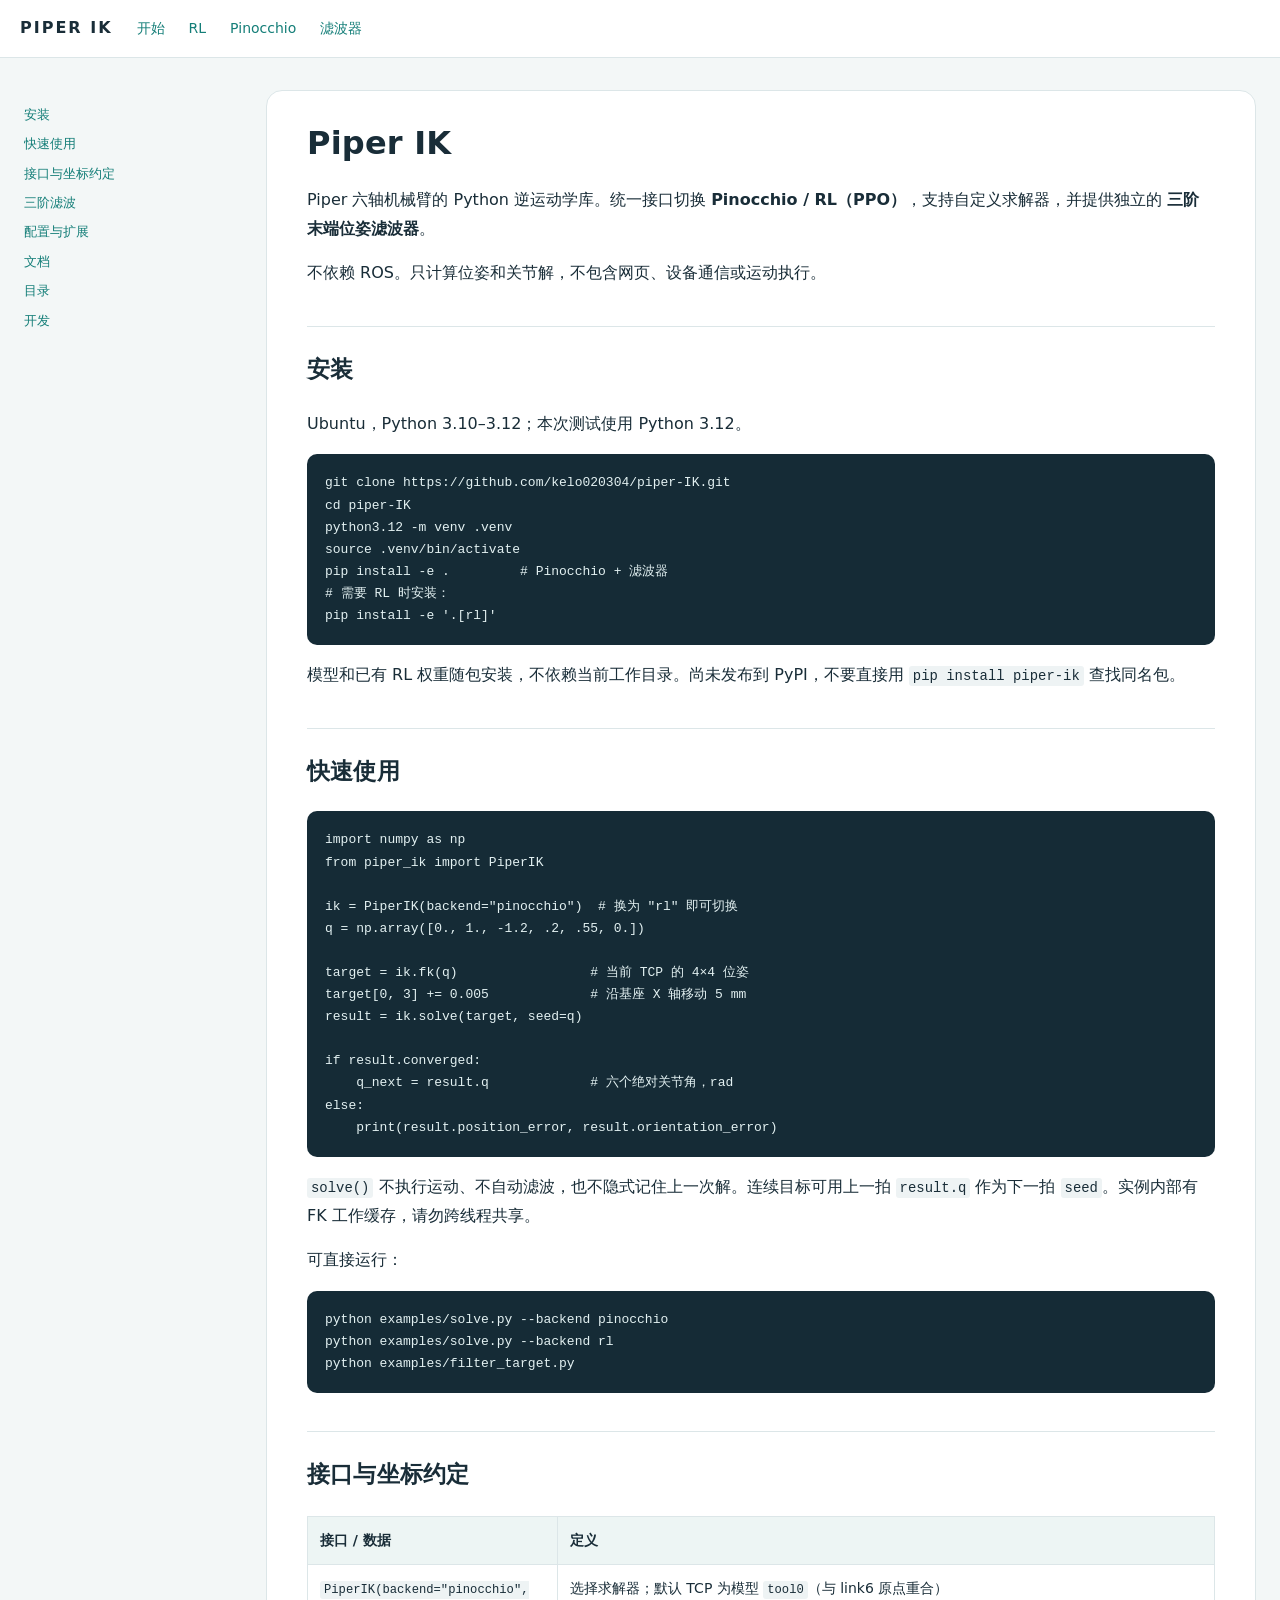
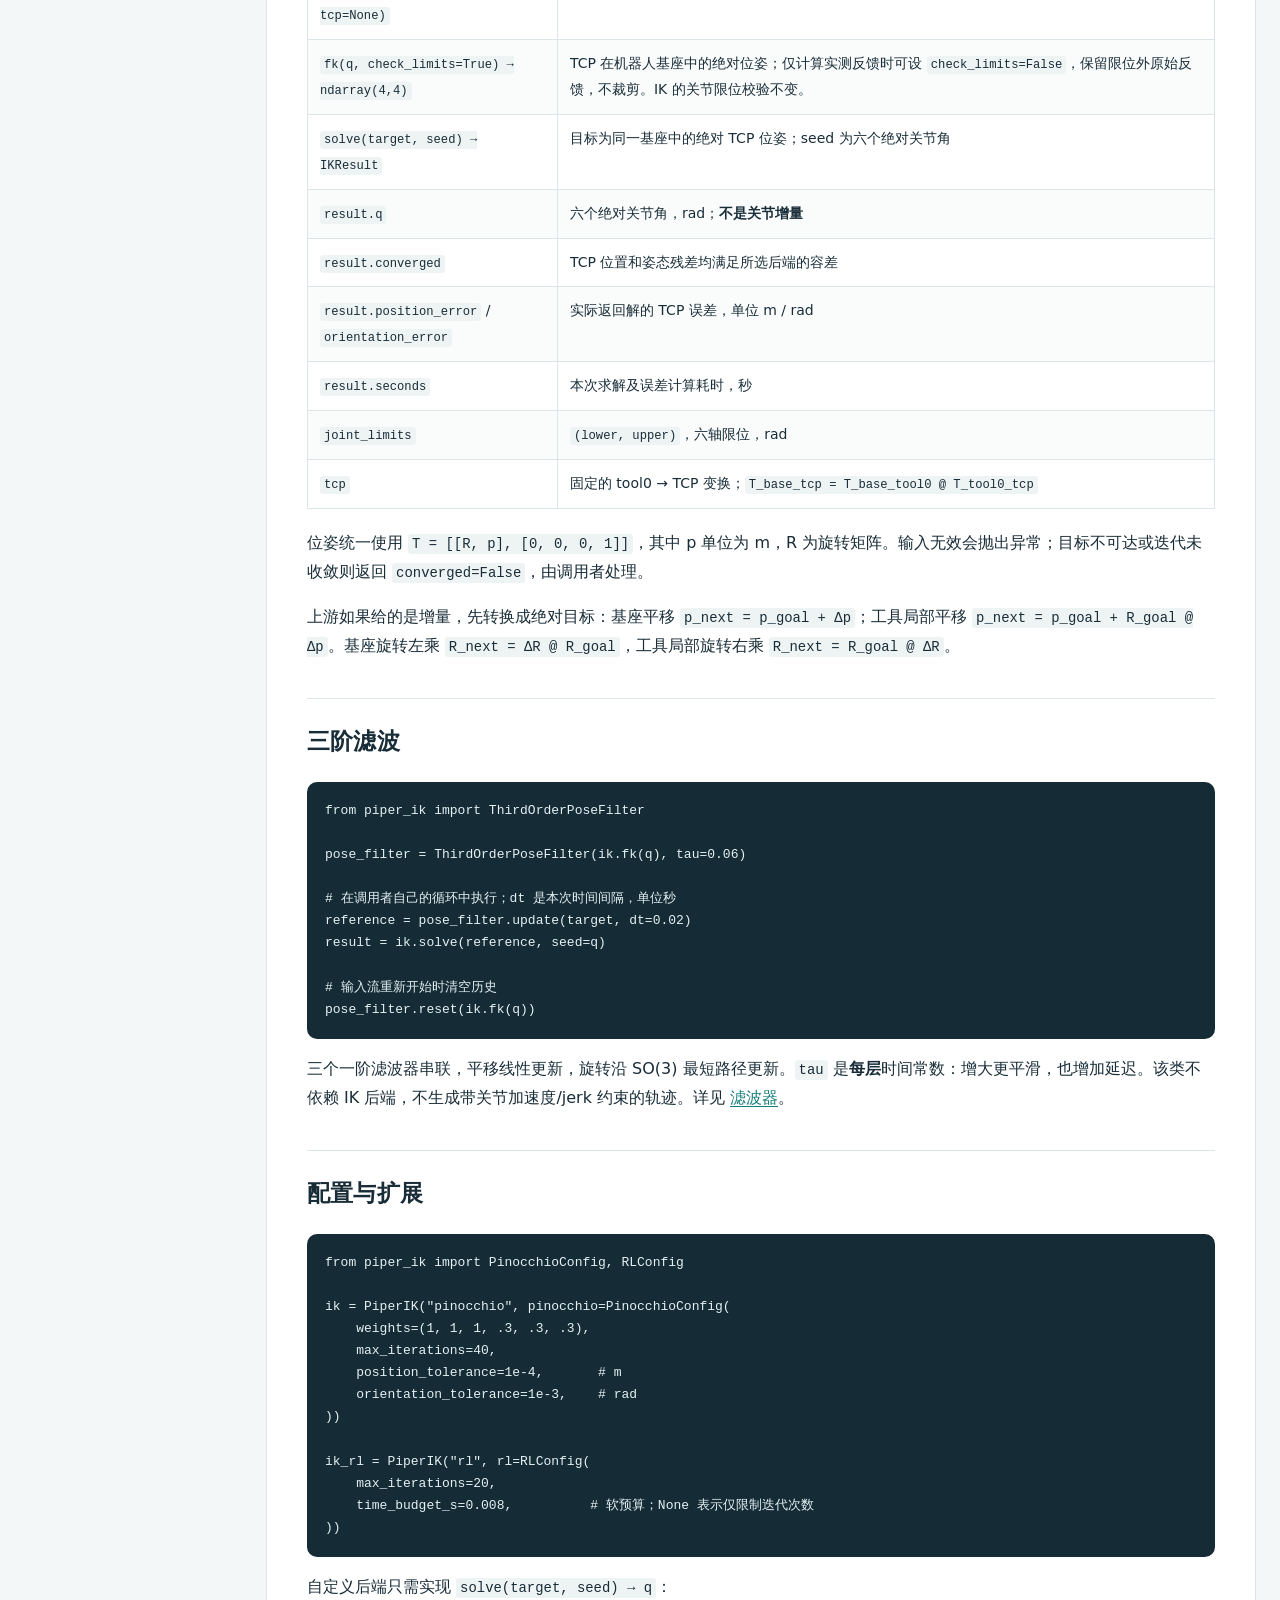
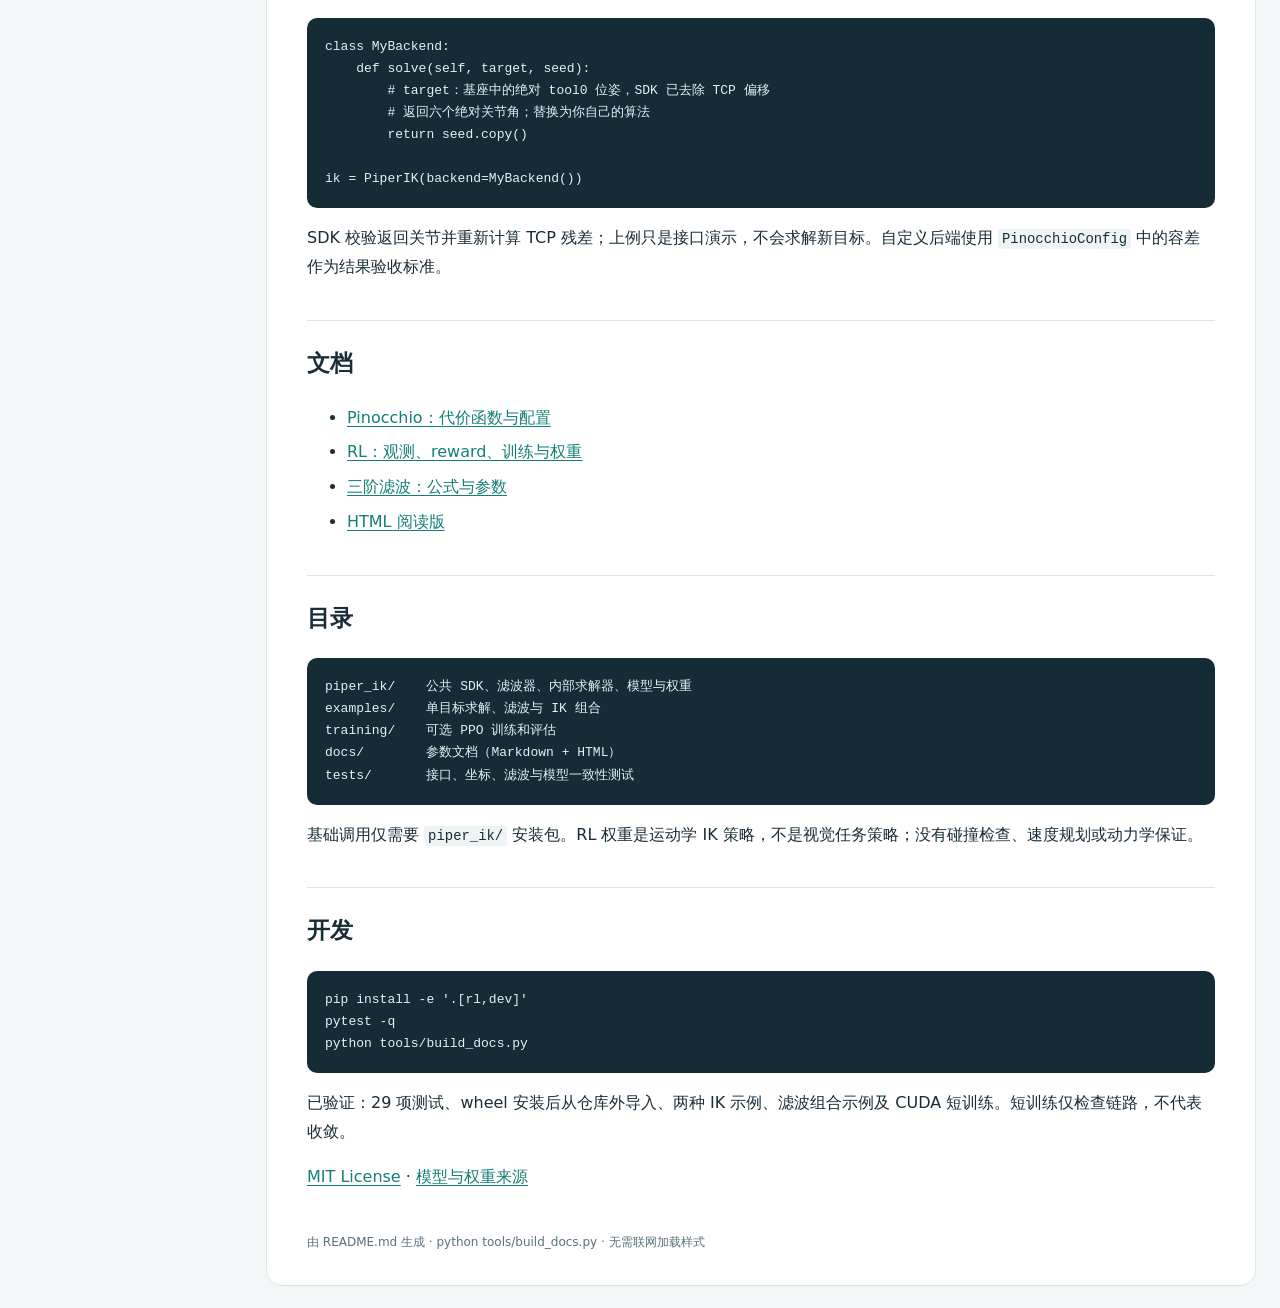
==== commit 0e45c976: "fk(q, check_limits=False) for measured joints Measured feedback may sit slightly outside the model l" ====
--- a/README.html
+++ b/README.html
@@ -77,8 +77,8 @@
 <td>选择求解器；默认 TCP 为模型 <code>tool0</code>（与 link6 原点重合）</td>
 </tr>
 <tr>
-<td><code>fk(q) → ndarray(4,4)</code></td>
-<td>TCP 在机器人基座中的绝对位姿</td>
+<td><code>fk(q, check_limits=True) → ndarray(4,4)</code></td>
+<td>TCP 在机器人基座中的绝对位姿；仅计算实测反馈时可设 <code>check_limits=False</code>，保留限位外原始反馈，不裁剪。IK 的关节限位校验不变。</td>
 </tr>
 <tr>
 <td><code>solve(target, seed) → IKResult</code></td>
